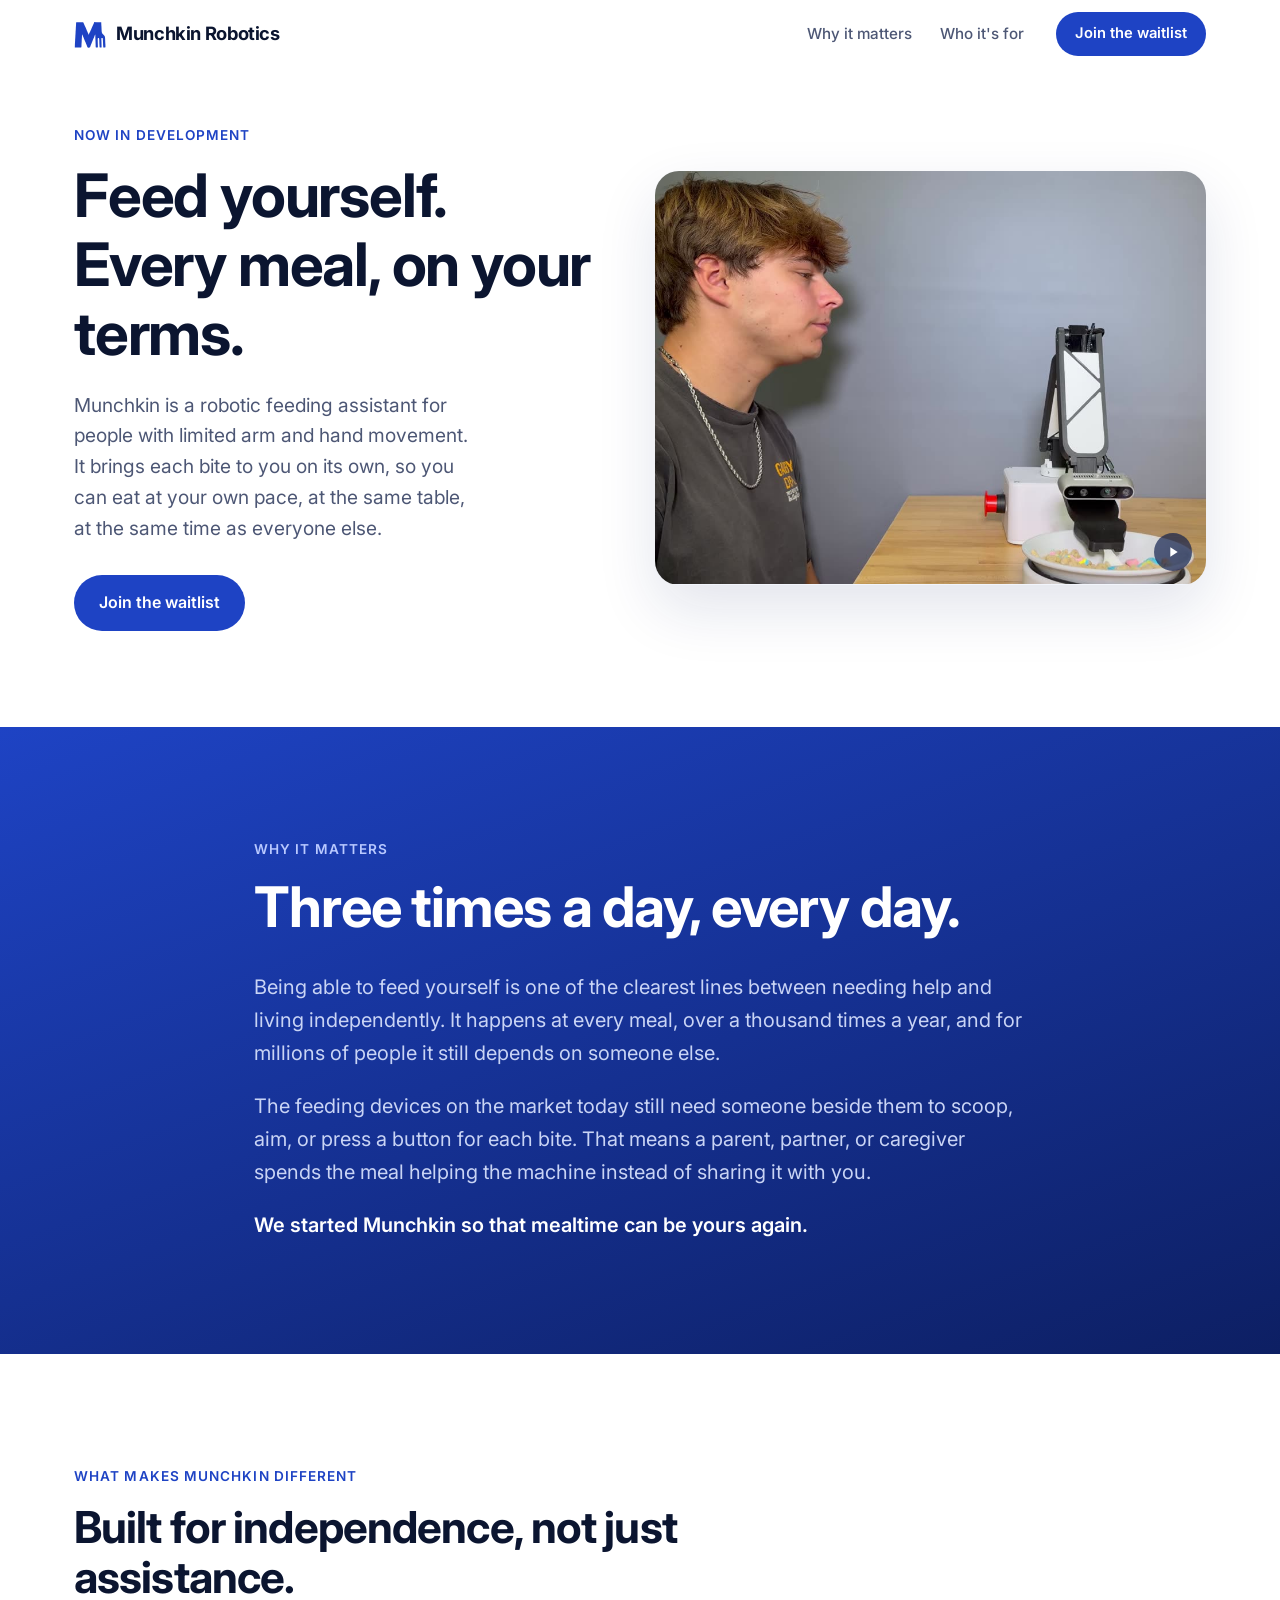
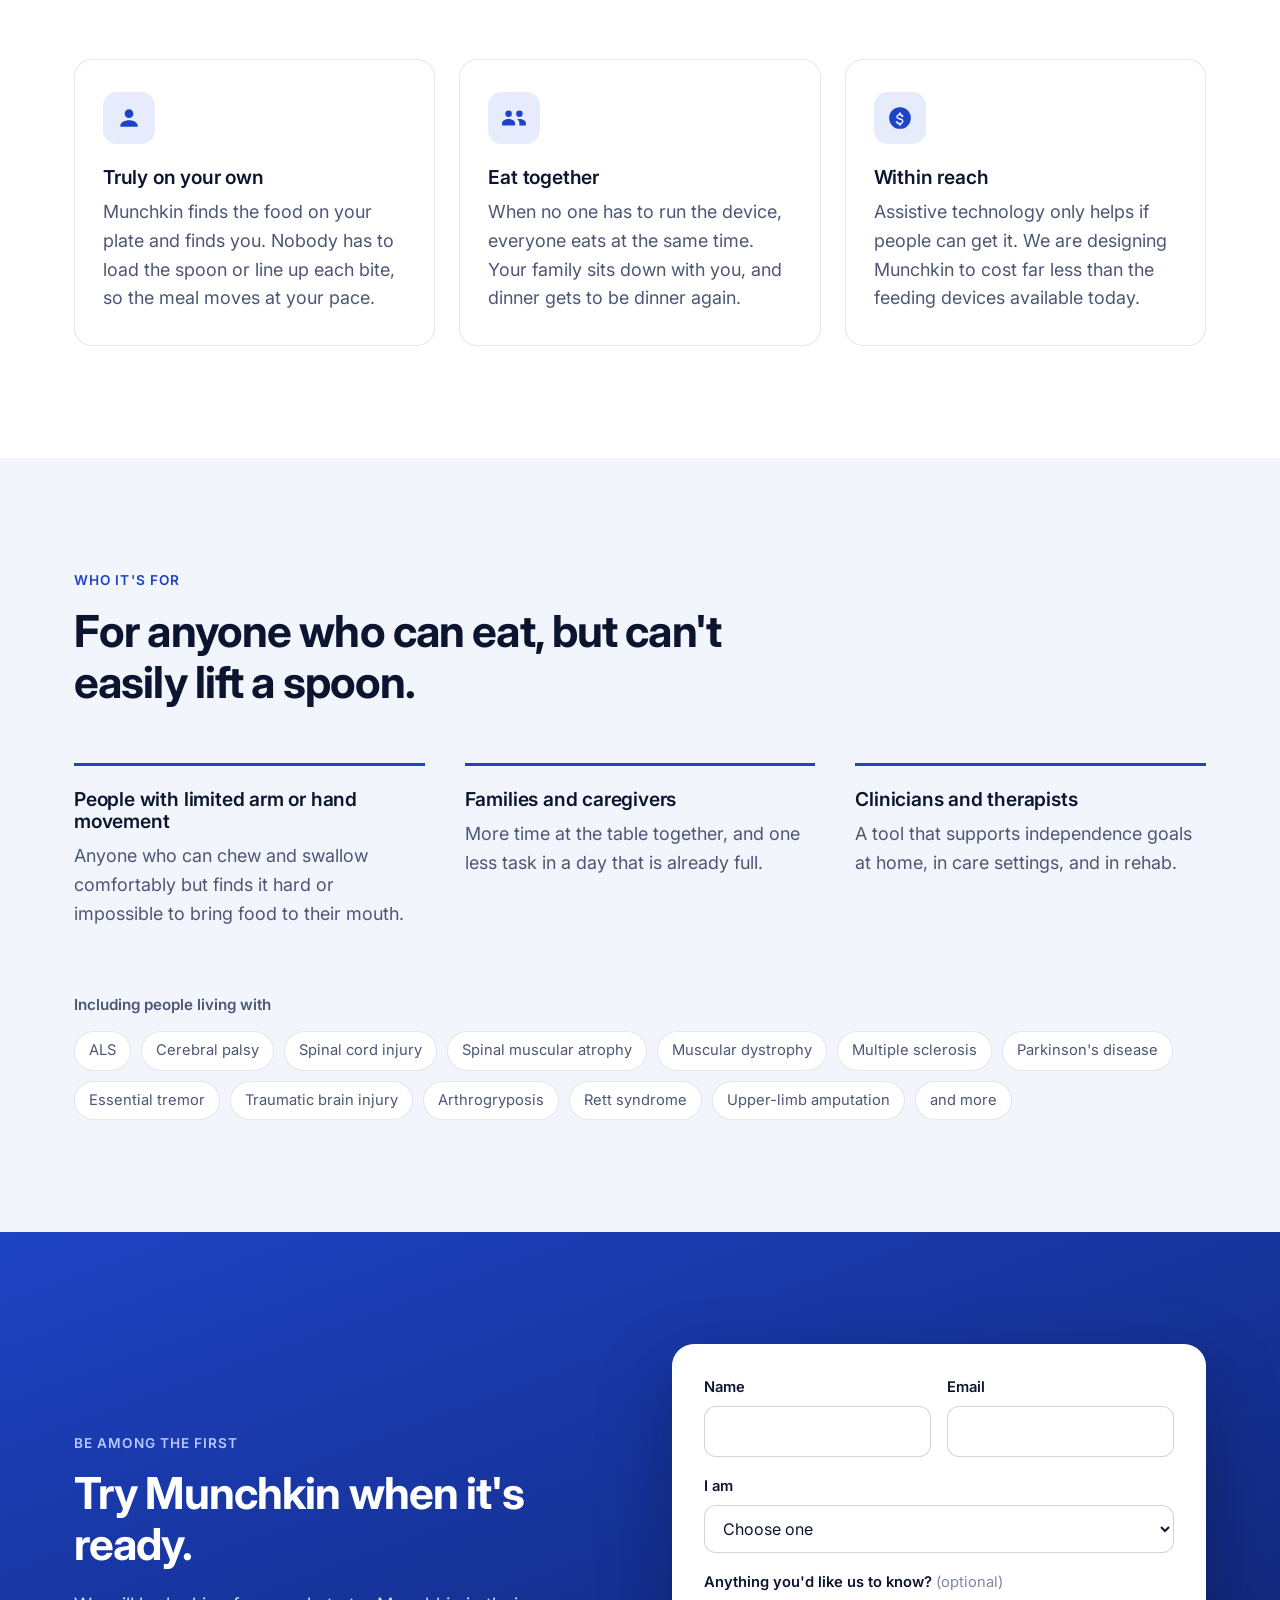
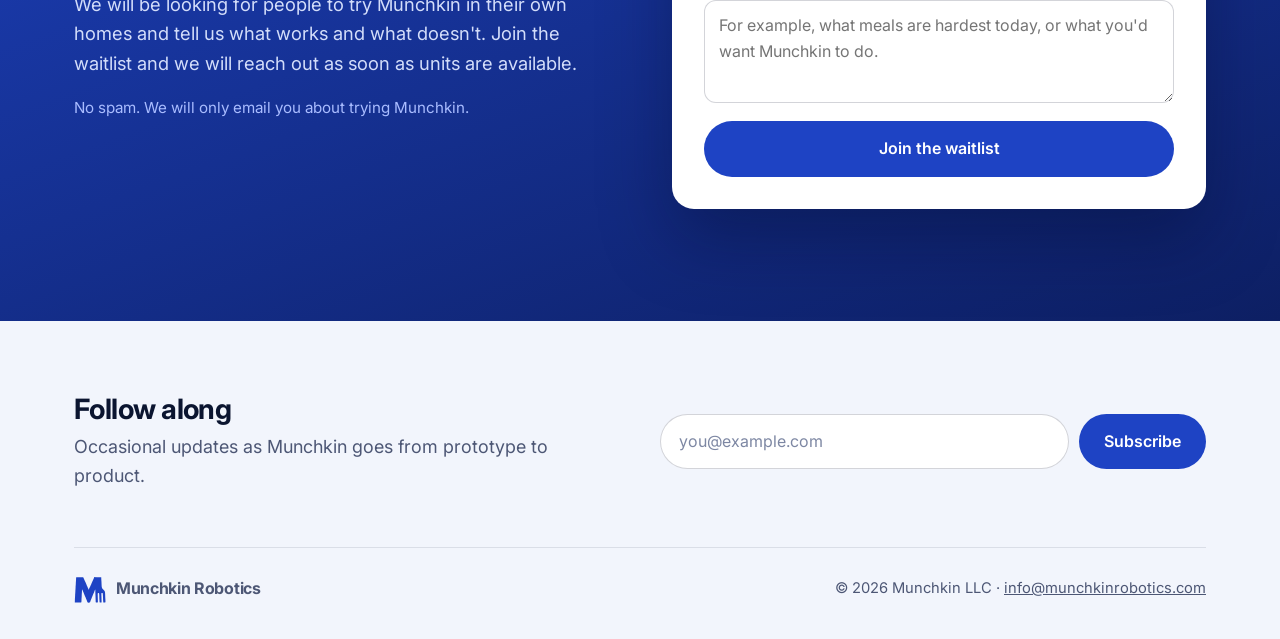
==== index.html @ 1c069652 "Light mode only; mobile layout: menu sheet, sticky waitlist bar, compact cards, inline newsletter Co" ====
<!DOCTYPE html>
<html lang="en">
<head>
  <meta charset="UTF-8" />
  <meta name="viewport" content="width=device-width, initial-scale=1.0" />
  <title>Munchkin Robotics — Feed yourself, every meal</title>
  <meta name="description" content="Munchkin is a robotic feeding assistant that lets people with limited arm and hand movement feed themselves, at the same table and the same time as everyone else. Join the waitlist." />
  <link rel="canonical" href="https://munchkinrobotics.com/" />
  <meta name="theme-color" content="#ffffff" />
  <meta name="color-scheme" content="light only" />

  <meta property="og:type" content="website" />
  <meta property="og:site_name" content="Munchkin Robotics" />
  <meta property="og:title" content="Munchkin — Feed yourself, every meal" />
  <meta property="og:description" content="A robotic feeding assistant that lets people with limited arm and hand movement eat on their own, alongside their family." />
  <meta property="og:url" content="https://munchkinrobotics.com/" />
  <meta property="og:image" content="https://munchkinrobotics.com/media/demo-poster.jpg" />
  <meta name="twitter:card" content="summary_large_image" />

  <link rel="icon" type="image/svg+xml" href="favicon-blue.svg" />
  <link rel="preconnect" href="https://fonts.googleapis.com" />
  <link rel="preconnect" href="https://fonts.gstatic.com" crossorigin />
  <link href="https://fonts.googleapis.com/css2?family=Inter:wght@400;500;600;700&display=swap" rel="stylesheet" />
  <link rel="stylesheet" href="styles.css" />

  <script type="application/ld+json">
  {
    "@context": "https://schema.org",
    "@type": "Organization",
    "name": "Munchkin Robotics",
    "url": "https://munchkinrobotics.com/",
    "logo": "https://munchkinrobotics.com/favicon-blue.svg",
    "email": "info@munchkinrobotics.com",
    "description": "Munchkin Robotics is building an affordable robotic feeding assistant for people with limited arm and hand movement."
  }
  </script>
</head>
<body>
  <a class="skip" href="#main">Skip to content</a>

  <header class="nav" id="nav">
    <div class="wrap nav-inner">
      <a href="#top" class="brand" aria-label="Munchkin Robotics, home">
        <span class="brand-mark" aria-hidden="true"></span>
        <span class="brand-name">Munchkin Robotics</span>
      </a>
      <nav class="nav-links" aria-label="Main">
        <a href="#why">Why it matters</a>
        <a href="#who">Who it's for</a>
      </nav>
      <a href="#waitlist" class="btn btn-primary btn-sm nav-cta">Join the waitlist</a>
      <button class="menu-btn" id="menuBtn" type="button" aria-label="Open menu" aria-expanded="false" aria-controls="mobileMenu">
        <span></span><span></span>
      </button>
    </div>
  </header>
  <div class="mobile-menu" id="mobileMenu" hidden>
    <nav class="wrap" aria-label="Mobile">
      <a href="#why">Why it matters</a>
      <a href="#different">What makes it different</a>
      <a href="#who">Who it's for</a>
      <a href="#waitlist" class="btn btn-primary btn-block">Join the waitlist</a>
    </nav>
  </div>

  <main id="main">

    <!-- HERO -->
    <section class="hero" id="top">
      <div class="wrap hero-grid">
        <div class="hero-copy">
          <p class="eyebrow">Now in development</p>
          <h1>Feed yourself.<br />Every meal, on your terms.</h1>
          <p class="lede">Munchkin is a robotic feeding assistant for people with limited arm and hand movement. It brings each bite to you on its own, so you can eat at your own pace, at the same table, at the same time as everyone else.</p>
          <div class="hero-actions">
            <a href="#waitlist" class="btn btn-primary">Join the waitlist</a>
          </div>
        </div>
        <div class="hero-media">
          <video id="heroVideo" src="media/hero-loop.mp4" poster="media/hero-poster.jpg" muted loop playsinline preload="metadata" aria-label="Munchkin picking up a spoonful of cereal and bringing it to a person's mouth"></video>
          <button class="video-toggle" id="heroToggle" type="button" aria-label="Pause video">
            <svg class="i-pause" width="16" height="16" viewBox="0 0 24 24" aria-hidden="true"><path d="M6 5h4v14H6zM14 5h4v14h-4z" fill="currentColor"/></svg>
            <svg class="i-play" width="16" height="16" viewBox="0 0 24 24" aria-hidden="true"><path d="M8 5v14l11-7z" fill="currentColor"/></svg>
          </button>
        </div>
      </div>
    </section>

    <!-- WHY -->
    <section class="why" id="why">
      <div class="wrap why-inner">
        <p class="eyebrow eyebrow-light">Why it matters</p>
        <h2>Three times a day, every day.</h2>
        <p class="why-lede">Being able to feed yourself is one of the clearest lines between needing help and living independently. It happens at every meal, over a thousand times a year, and for millions of people it still depends on someone else.</p>
        <p class="why-lede">The feeding devices on the market today still need someone beside them to scoop, aim, or press a button for each bite. That means a parent, partner, or caregiver spends the meal helping the machine instead of sharing it with you.</p>
        <p class="why-lede strong">We started Munchkin so that mealtime can be yours again.</p>
      </div>
    </section>

    <!-- DIFFERENT -->
    <section class="section" id="different">
      <div class="wrap">
        <div class="section-head">
          <p class="eyebrow">What makes Munchkin different</p>
          <h2>Built for independence, not just assistance.</h2>
        </div>
        <div class="cards">
          <article class="card">
            <div class="card-icon" aria-hidden="true">
              <svg viewBox="0 0 24 24" width="26" height="26"><path d="M12 12a4 4 0 1 0 0-8 4 4 0 0 0 0 8zm0 2c-4 0-8 2-8 5v1h16v-1c0-3-4-5-8-5z" fill="currentColor"/></svg>
            </div>
            <h3>Truly on your own</h3>
            <p>Munchkin finds the food on your plate and finds you. Nobody has to load the spoon or line up each bite, so the meal moves at your pace.</p>
          </article>
          <article class="card">
            <div class="card-icon" aria-hidden="true">
              <svg viewBox="0 0 24 24" width="26" height="26"><path d="M7 11a3 3 0 1 0 0-6 3 3 0 0 0 0 6zm10 0a3 3 0 1 0 0-6 3 3 0 0 0 0 6zM7 13c-3 0-6 1.5-6 4v2h12v-2c0-2.5-3-4-6-4zm10 0c-.7 0-1.4.1-2 .2 1.2.9 2 2.1 2 3.8v2h6v-2c0-2.5-3-4-6-4z" fill="currentColor"/></svg>
            </div>
            <h3>Eat together</h3>
            <p>When no one has to run the device, everyone eats at the same time. Your family sits down with you, and dinner gets to be dinner again.</p>
          </article>
          <article class="card">
            <div class="card-icon" aria-hidden="true">
              <svg viewBox="0 0 24 24" width="26" height="26"><path d="M12 2a10 10 0 1 0 0 20 10 10 0 0 0 0-20zm1 15.9V19h-2v-1.1c-1.6-.3-2.9-1.3-3-3h1.9c.1.9.8 1.5 2.1 1.5 1.4 0 1.8-.7 1.8-1.2 0-.6-.3-1.2-2-1.6-1.9-.5-3.2-1.2-3.2-2.8 0-1.3 1.1-2.2 2.4-2.5V7h2v1.3c1.4.4 2.2 1.4 2.3 2.7h-1.9c-.1-.8-.6-1.3-1.7-1.3-1.1 0-1.7.5-1.7 1.1 0 .6.5.9 2 1.3 1.6.4 3.2 1.1 3.2 3 0 1.4-1 2.3-2.2 2.6z" fill="currentColor"/></svg>
            </div>
            <h3>Within reach</h3>
            <p>Assistive technology only helps if people can get it. We are designing Munchkin to cost far less than the feeding devices available today.</p>
          </article>
        </div>
      </div>
    </section>


    <!-- WHO -->
    <section class="section section-soft" id="who">
      <div class="wrap">
        <div class="section-head">
          <p class="eyebrow">Who it's for</p>
          <h2>For anyone who can eat, but can't easily lift a spoon.</h2>
        </div>
        <div class="who-grid">
          <div class="who-item">
            <h3>People with limited arm or hand movement</h3>
            <p>Anyone who can chew and swallow comfortably but finds it hard or impossible to bring food to their mouth.</p>
          </div>
          <div class="who-item">
            <h3>Families and caregivers</h3>
            <p>More time at the table together, and one less task in a day that is already full.</p>
          </div>
          <div class="who-item">
            <h3>Clinicians and therapists</h3>
            <p>A tool that supports independence goals at home, in care settings, and in rehab.</p>
          </div>
        </div>
        <p class="conditions-label">Including people living with</p>
        <ul class="conditions">
          <li>ALS</li>
          <li>Cerebral palsy</li>
          <li>Spinal cord injury</li>
          <li>Spinal muscular atrophy</li>
          <li>Muscular dystrophy</li>
          <li>Multiple sclerosis</li>
          <li>Parkinson's disease</li>
          <li>Essential tremor</li>
          <li>Traumatic brain injury</li>
          <li>Arthrogryposis</li>
          <li>Rett syndrome</li>
          <li>Upper-limb amputation</li>
          <li>and more</li>
        </ul>
      </div>
    </section>


    <!-- WAITLIST -->
    <section class="waitlist" id="waitlist">
      <div class="wrap waitlist-grid">
        <div class="waitlist-copy">
          <p class="eyebrow eyebrow-light">Be among the first</p>
          <h2>Try Munchkin when it's ready.</h2>
          <p>We will be looking for people to try Munchkin in their own homes and tell us what works and what doesn't. Join the waitlist and we will reach out as soon as units are available.</p>
          <p class="small">No spam. We will only email you about trying Munchkin.</p>
        </div>
        <form class="form form-card js-form" action="https://formspree.io/f/xbdbvdow" method="POST" data-success="You're on the list. We'll be in touch as soon as Munchkin is ready to try.">
          <input type="hidden" name="form" value="Waitlist" />
          <input type="hidden" name="_subject" value="Munchkin waitlist signup" />
          <input type="text" name="_gotcha" class="hp" tabindex="-1" autocomplete="off" aria-hidden="true" />
          <div class="field-row">
            <div class="field">
              <label for="wl-name">Name</label>
              <input id="wl-name" name="name" type="text" autocomplete="name" required />
            </div>
            <div class="field">
              <label for="wl-email">Email</label>
              <input id="wl-email" name="email" type="email" autocomplete="email" required />
            </div>
          </div>
          <div class="field">
            <label for="wl-role">I am</label>
            <select id="wl-role" name="role" required>
              <option value="" disabled selected>Choose one</option>
              <option>Someone who would use Munchkin</option>
              <option>A family member or caregiver</option>
              <option>A clinician or therapist</option>
              <option>Other</option>
            </select>
          </div>
          <div class="field">
            <label for="wl-note">Anything you'd like us to know? <span class="optional">(optional)</span></label>
            <textarea id="wl-note" name="note" rows="3" placeholder="For example, what meals are hardest today, or what you'd want Munchkin to do."></textarea>
          </div>
          <button type="submit" class="btn btn-primary btn-block">Join the waitlist</button>
          <p class="form-error" role="alert" hidden>Something went wrong. Please try again, or email us at <a href="mailto:info@munchkinrobotics.com">info@munchkinrobotics.com</a>.</p>
        </form>
      </div>
    </section>


  </main>

  <!-- NEWSLETTER + FOOTER -->
  <footer class="footer">
    <div class="wrap">
      <div class="newsletter">
        <div>
          <h2>Follow along</h2>
          <p>Occasional updates as Munchkin goes from prototype to product.</p>
        </div>
        <form class="newsletter-form js-form" action="https://formspree.io/f/xbdbvdow" method="POST" data-success="You're subscribed. Thanks for following along.">
          <input type="hidden" name="form" value="Newsletter" />
          <input type="hidden" name="_subject" value="Munchkin newsletter signup" />
          <input type="text" name="_gotcha" class="hp" tabindex="-1" autocomplete="off" aria-hidden="true" />
          <label for="nl-email" class="sr-only">Email address</label>
          <input id="nl-email" name="email" type="email" autocomplete="email" placeholder="you@example.com" required />
          <button type="submit" class="btn btn-primary">Subscribe</button>
          <p class="form-error" role="alert" hidden>Something went wrong. Please try again.</p>
        </form>
      </div>
      <div class="footer-bottom">
        <a href="#top" class="brand brand-footer" aria-label="Back to top">
          <span class="brand-mark" aria-hidden="true"></span>
          <span class="brand-name">Munchkin Robotics</span>
        </a>
        <p>&copy; 2026 Munchkin LLC &middot; <a href="mailto:info@munchkinrobotics.com">info@munchkinrobotics.com</a></p>
      </div>
    </div>
  </footer>

  <div class="sticky-cta" id="stickyCta" aria-hidden="true">
    <a href="#waitlist" class="btn btn-primary btn-block" tabindex="-1">Join the waitlist</a>
  </div>

  <script src="script.js"></script>
</body>
</html>
---- styles.css ----
/* Munchkin Robotics — single stylesheet */

:root {
  --bg: #ffffff;
  --bg-soft: #f2f5fc;
  --bg-raised: #ffffff;
  --ink: #0b1530;
  --ink-dim: #4d5775;
  --ink-faint: #7d87a3;
  --blue: #1e43c4;
  --blue-hover: #18379f;
  --btn: #1e43c4;
  --btn-hover: #18379f;
  --blue-deep: #0d1f63;
  --blue-deeper: #091749;
  --blue-pale: #e6ecfb;
  --line: rgba(11, 21, 48, .10);
  --line-strong: rgba(11, 21, 48, .18);
  --shadow: 0 24px 60px rgba(13, 31, 99, .12);
  --radius: 18px;
  --wrap: 1180px;
  color-scheme: light;
}


*, *::before, *::after { box-sizing: border-box; }
html { scroll-behavior: smooth; scroll-padding-top: 80px; }
@media (prefers-reduced-motion: reduce) { html { scroll-behavior: auto; } }

body {
  margin: 0;
  background: var(--bg);
  color: var(--ink);
  font-family: Inter, system-ui, -apple-system, "Segoe UI", Roboto, sans-serif;
  font-size: 18px;
  line-height: 1.6;
  -webkit-font-smoothing: antialiased;
}

img, video { display: block; max-width: 100%; }
a { color: var(--blue); }
h1, h2, h3 { margin: 0; line-height: 1.15; letter-spacing: -0.02em; }
h1 { font-size: clamp(2.4rem, 5vw, 3.75rem); font-weight: 700; }
h2 { font-size: clamp(1.9rem, 3.6vw, 2.75rem); font-weight: 700; }
h3 { font-size: 1.2rem; font-weight: 600; letter-spacing: -0.01em; }
p { margin: 0; }

.wrap { max-width: var(--wrap); margin: 0 auto; padding: 0 24px; }
@media (max-width: 600px) { .wrap { padding: 0 16px; } }

.sr-only, .hp {
  position: absolute !important; width: 1px; height: 1px;
  overflow: hidden; clip: rect(0 0 0 0); white-space: nowrap;
}

.skip {
  position: absolute; left: 16px; top: -60px; z-index: 100;
  background: var(--btn); color: #fff; padding: 10px 16px; border-radius: 8px;
}
.skip:focus { top: 12px; }

:focus-visible { outline: 3px solid var(--blue); outline-offset: 3px; border-radius: 6px; }

.eyebrow {
  font-size: .85rem; font-weight: 600; letter-spacing: .08em;
  text-transform: uppercase; color: var(--blue); margin-bottom: 14px;
}
.eyebrow-light { color: #b9c9ff; }

/* Buttons */
.btn {
  display: inline-flex; align-items: center; justify-content: center; gap: 8px;
  padding: 14px 24px; border-radius: 999px; border: 1.5px solid transparent;
  font: inherit; font-size: 1rem; font-weight: 600; text-decoration: none;
  cursor: pointer; transition: background .15s, color .15s, border-color .15s, transform .15s;
}
.btn:active { transform: translateY(1px); }
.btn-primary { background: var(--btn); color: #fff; }
.btn-primary:hover { background: var(--btn-hover); }
.btn-sm { padding: 9px 18px; font-size: .92rem; }
.btn-block { width: 100%; }
.btn[disabled] { opacity: .6; cursor: progress; }

/* Nav */
.nav {
  position: sticky; top: 0; z-index: 50;
  background: color-mix(in srgb, var(--bg) 85%, transparent);
  backdrop-filter: saturate(160%) blur(12px);
  -webkit-backdrop-filter: saturate(160%) blur(12px);
  border-bottom: 1px solid transparent;
  transition: border-color .2s;
}
.nav.scrolled { border-bottom-color: var(--line); }
.nav-inner { display: flex; align-items: center; gap: 32px; height: 68px; }
.nav-links { display: flex; gap: 28px; margin-left: auto; }
.nav-links a { color: var(--ink-dim); text-decoration: none; font-size: .95rem; font-weight: 500; }
.nav-links a:hover { color: var(--ink); }
@media (max-width: 860px) { .nav-links { display: none; } .nav-inner .btn { margin-left: auto; } }

.brand { display: inline-flex; align-items: center; gap: 10px; color: var(--ink); text-decoration: none; }
.brand-mark {
  width: 32px; height: 27px; background: var(--blue);
  -webkit-mask: url(logo.svg) center / contain no-repeat;
  mask: url(logo.svg) center / contain no-repeat;
}
.brand-name { font-weight: 700; font-size: 1.15rem; letter-spacing: -0.02em; }

/* Hero */
.hero { padding: 56px 0 96px; }
.hero-grid { display: grid; grid-template-columns: 1fr 1.05fr; gap: 56px; align-items: center; }
.hero-copy h1 { margin-bottom: 22px; }
.lede { font-size: 1.2rem; color: var(--ink-dim); max-width: 34ch; }
.hero-actions { display: flex; flex-wrap: wrap; gap: 12px; margin-top: 32px; }
.hero-media {
  position: relative; border-radius: 24px; overflow: hidden;
  box-shadow: var(--shadow); aspect-ratio: 4 / 3; background: var(--bg-soft);
}
.hero-media video { width: 100%; height: 100%; object-fit: cover; }
.video-toggle {
  position: absolute; right: 14px; bottom: 14px;
  width: 38px; height: 38px; border-radius: 50%; border: 0;
  display: grid; place-items: center; cursor: pointer;
  background: rgba(9, 23, 73, .65); color: #fff;
}
.video-toggle:hover { background: rgba(9, 23, 73, .85); }
.video-toggle .i-play { display: none; }
.video-toggle.paused .i-play { display: block; }
.video-toggle.paused .i-pause { display: none; }

@media (max-width: 900px) {
  .hero { padding: 32px 0 72px; }
  .hero-grid { grid-template-columns: 1fr; gap: 36px; }
  .lede { max-width: none; }
}

/* Why band */
.why {
  background: linear-gradient(160deg, var(--btn), var(--blue-deep));
  color: #fff; padding: 112px 0;
}
.why-inner { max-width: 820px; }
.why h2 { font-size: clamp(2.2rem, 4.6vw, 3.5rem); margin-bottom: 32px; }
.why-lede { font-size: 1.25rem; line-height: 1.65; color: #c9d4f5; margin-bottom: 20px; }
.why-lede.strong { color: #fff; font-weight: 600; margin-bottom: 0; }
@media (max-width: 600px) { .why { padding: 80px 0; } .why-lede { font-size: 1.1rem; } }

/* Sections */
.section { padding: 112px 0; }
.section-soft { background: var(--bg-soft); }
.section-head { max-width: 720px; margin-bottom: 56px; }
.section-head.center { margin-left: auto; margin-right: auto; text-align: center; }
.section-sub { color: var(--ink-dim); margin-top: 16px; font-size: 1.1rem; }
@media (max-width: 600px) { .section { padding: 80px 0; } .section-head { margin-bottom: 40px; } }

/* Cards */
.cards { display: grid; grid-template-columns: repeat(3, 1fr); gap: 24px; }
.card {
  background: var(--bg-raised); border: 1px solid var(--line);
  border-radius: var(--radius); padding: 32px 28px;
}
.card-icon {
  width: 52px; height: 52px; border-radius: 14px; display: grid; place-items: center;
  background: var(--blue-pale); color: var(--blue); margin-bottom: 22px;
}
.card h3 { margin-bottom: 10px; }
.card p { color: var(--ink-dim); }
@media (max-width: 900px) { .cards { grid-template-columns: 1fr; } }

/* Who */
.who-grid { display: grid; grid-template-columns: repeat(3, 1fr); gap: 40px; }
.who-item { border-top: 3px solid var(--blue); padding-top: 22px; }
.who-item h3 { margin-bottom: 10px; }
.who-item p { color: var(--ink-dim); }
.conditions-label { margin-top: 64px; margin-bottom: 14px; font-size: .95rem; font-weight: 600; color: var(--ink-dim); }
.conditions { list-style: none; margin: 0; padding: 0; display: flex; flex-wrap: wrap; gap: 10px; }
.conditions li {
  padding: 7px 14px; border-radius: 999px; font-size: .92rem;
  background: var(--bg-raised); border: 1px solid var(--line); color: var(--ink-dim);
}
@media (max-width: 900px) { .who-grid { grid-template-columns: 1fr; gap: 32px; } }

/* Waitlist */
.waitlist {
  background: linear-gradient(160deg, var(--btn), var(--blue-deep));
  color: #fff; padding: 112px 0;
}
.waitlist-grid { display: grid; grid-template-columns: 1fr 1fr; gap: 64px; align-items: center; }
.waitlist-copy h2 { margin-bottom: 20px; }
.waitlist-copy p:not(.eyebrow) { color: #d3ddfa; font-size: 1.15rem; }
.waitlist-copy p.small { font-size: .95rem; color: #a9bcff; margin-top: 18px; }
.form-card {
  background: var(--bg-raised); color: var(--ink);
  border-radius: 22px; padding: 32px; box-shadow: 0 30px 70px rgba(4, 10, 40, .35);
}
@media (max-width: 900px) { .waitlist-grid { grid-template-columns: 1fr; gap: 40px; } }
@media (max-width: 600px) { .waitlist { padding: 80px 0; } .form-card { padding: 24px 20px; } }

/* Forms */
.form { display: grid; gap: 18px; }
.field-row { display: grid; grid-template-columns: 1fr 1fr; gap: 16px; }
@media (max-width: 600px) { .field-row { grid-template-columns: 1fr; } }
.field { display: grid; gap: 6px; }
.field label { font-size: .92rem; font-weight: 600; }
.optional { font-weight: 400; color: var(--ink-faint); }
.form input:not(.hp), .form select, .form textarea {
  width: 100%; font: inherit; font-size: 1rem; color: var(--ink);
  background: var(--bg); border: 1.5px solid var(--line-strong); border-radius: 12px;
  padding: 12px 14px; transition: border-color .15s, box-shadow .15s;
}
.form textarea { resize: vertical; min-height: 96px; }
.form input:focus, .form select:focus, .form textarea:focus {
  outline: none; border-color: var(--blue); box-shadow: 0 0 0 4px var(--blue-pale);
}
.form .btn { justify-self: start; }
.form .btn-block { justify-self: stretch; }
.form-error { color: #d23b3b; font-size: .95rem; }
.form-success { text-align: center; padding: 24px 8px; }
.form-success svg { color: var(--blue); margin: 0 auto 14px; }
.form-success p { font-size: 1.1rem; font-weight: 500; }

/* Footer */
.footer { background: var(--bg-soft); color: var(--ink-dim); padding: 72px 0 36px; }
.newsletter {
  display: grid; grid-template-columns: 1fr 1fr; gap: 40px; align-items: center;
  padding-bottom: 56px; border-bottom: 1px solid var(--line);
}
.newsletter h2 { color: var(--ink); font-size: 1.75rem; margin-bottom: 8px; }
.newsletter-form { display: flex; flex-wrap: wrap; gap: 10px; }
.newsletter-form input[type="email"] {
  flex: 1 1 220px; font: inherit; font-size: 1rem; padding: 13px 18px; border-radius: 999px;
  border: 1.5px solid var(--line-strong); background: var(--bg); color: var(--ink);
}
.newsletter-form input::placeholder { color: var(--ink-faint); }
.newsletter-form input:focus { outline: none; border-color: var(--blue); box-shadow: 0 0 0 4px var(--blue-pale); }
.newsletter-form .form-error { flex-basis: 100%; color: #d23b3b; }
.newsletter-form .form-success { padding: 0; text-align: left; }
.newsletter-form .form-success p { color: var(--ink); }
.newsletter-form .form-success svg { display: none; }
.footer-bottom {
  display: flex; flex-wrap: wrap; justify-content: space-between; align-items: center;
  gap: 16px; padding-top: 28px; font-size: .92rem;
}
.footer-bottom a { color: var(--ink-dim); }
.brand-footer { color: var(--ink); }
.brand-footer .brand-name { font-size: 1rem; }
@media (max-width: 760px) { .newsletter { grid-template-columns: minmax(0, 1fr); gap: 24px; } }

/* Mobile menu + sticky CTA (hidden on desktop) */
.menu-btn, .mobile-menu, .sticky-cta { display: none; }

@media (max-width: 860px) {
  .nav-cta { display: none; }
  .nav-inner { height: 60px; gap: 12px; }
  .brand-name { white-space: nowrap; font-size: 1.05rem; }
  .brand-mark { width: 28px; height: 24px; }

  .menu-btn {
    display: grid; place-content: center; gap: 6px; margin-left: auto;
    width: 44px; height: 44px; margin-right: -8px;
    background: none; border: 0; cursor: pointer; color: var(--ink);
  }
  .menu-btn span {
    display: block; width: 22px; height: 2px; border-radius: 2px; background: currentColor;
    transition: transform .2s;
  }
  .menu-btn[aria-expanded="true"] span:first-child { transform: translateY(4px) rotate(45deg); }
  .menu-btn[aria-expanded="true"] span:last-child { transform: translateY(-4px) rotate(-45deg); }

  .mobile-menu:not([hidden]) {
    display: block; position: fixed; inset: 60px 0 0; z-index: 49;
    background: var(--bg); border-top: 1px solid var(--line);
    overflow-y: auto; animation: menu-in .18s ease-out;
  }
  .mobile-menu nav { display: grid; padding-top: 8px; padding-bottom: 32px; }
  .mobile-menu nav a:not(.btn) {
    color: var(--ink); text-decoration: none; font-size: 1.35rem; font-weight: 600;
    letter-spacing: -0.01em; padding: 18px 0; border-bottom: 1px solid var(--line);
  }
  .mobile-menu .btn { margin-top: 28px; padding: 16px 24px; }
  body.menu-open { overflow: hidden; }

  .sticky-cta {
    display: block; position: fixed; left: 0; right: 0; bottom: 0; z-index: 40;
    padding: 12px 16px calc(12px + env(safe-area-inset-bottom));
    background: color-mix(in srgb, var(--bg) 88%, transparent);
    backdrop-filter: blur(12px); -webkit-backdrop-filter: blur(12px);
    border-top: 1px solid var(--line);
    transform: translateY(110%); transition: transform .25s ease;
  }
  .sticky-cta.show { transform: none; }
  .sticky-cta .btn { padding: 15px 24px; }
}
@keyframes menu-in { from { opacity: 0; transform: translateY(-6px); } }
@media (prefers-reduced-motion: reduce) {
  .mobile-menu:not([hidden]) { animation: none; }
  .sticky-cta, .menu-btn span { transition: none; }
}

/* Phone layout */
@media (max-width: 600px) {
  body { font-size: 17px; }
  h1 { font-size: 2.3rem; line-height: 1.1; }
  h2 { font-size: 1.85rem; }
  .eyebrow { font-size: .78rem; margin-bottom: 10px; }

  .hero { padding: 20px 0 56px; }
  .hero-grid { gap: 28px; }
  .hero-copy h1 { margin-bottom: 16px; }
  .lede { font-size: 1.05rem; }
  .hero-actions { margin-top: 24px; }
  .hero-actions .btn { width: 100%; padding: 16px 24px; }
  .hero-media { border-radius: 18px; box-shadow: 0 16px 40px rgba(13, 31, 99, .14); }

  .why { padding: 64px 0; }
  .why h2 { font-size: 2.1rem; margin-bottom: 22px; }
  .why-lede { font-size: 1.05rem; margin-bottom: 16px; }

  .section { padding: 64px 0; }
  .section-head { margin-bottom: 28px; }

  /* Cards become a compact list: icon on the left */
  .cards { gap: 12px; }
  .card {
    display: grid; grid-template-columns: 44px 1fr; column-gap: 16px;
    padding: 20px 18px; border-radius: 16px;
  }
  .card-icon { width: 44px; height: 44px; border-radius: 12px; margin: 0; grid-row: span 2; }
  .card-icon svg { width: 22px; height: 22px; }
  .card h3 { font-size: 1.08rem; margin: 2px 0 4px; }
  .card p { font-size: .98rem; line-height: 1.55; }

  .who-grid { gap: 0; }
  .who-item { border-top: 0; border-left: 3px solid var(--blue); padding: 2px 0 2px 16px; margin-bottom: 22px; }
  .who-item h3 { font-size: 1.08rem; margin-bottom: 4px; }
  .who-item p { font-size: .98rem; line-height: 1.55; }
  .conditions-label { margin-top: 32px; }
  .conditions { gap: 8px; }
  .conditions li { font-size: .85rem; padding: 6px 12px; }

  .waitlist { padding: 64px 0 72px; }
  .waitlist-grid { gap: 28px; }
  .waitlist-copy p:not(.eyebrow) { font-size: 1.05rem; }
  .form-card { padding: 22px 18px; border-radius: 18px; }
  .form { gap: 14px; }
  .form-card .btn { padding: 16px 24px; }

  .footer { padding: 56px 0 calc(100px + env(safe-area-inset-bottom)); }
  .newsletter { padding-bottom: 40px; }
  .newsletter h2 { font-size: 1.5rem; }
  /* Email + button share one pill */
  .newsletter-form { flex-wrap: nowrap; position: relative; }
  .newsletter-form input[type="email"] { flex: 1 1 auto; min-width: 0; padding-right: 128px; }
  .newsletter-form .btn { position: absolute; right: 5px; top: 5px; bottom: 5px; padding: 0 18px; }
  .newsletter-form .form-error { position: absolute; top: 100%; margin-top: 8px; }
  .footer-bottom { flex-direction: column; align-items: flex-start; gap: 10px; }
}
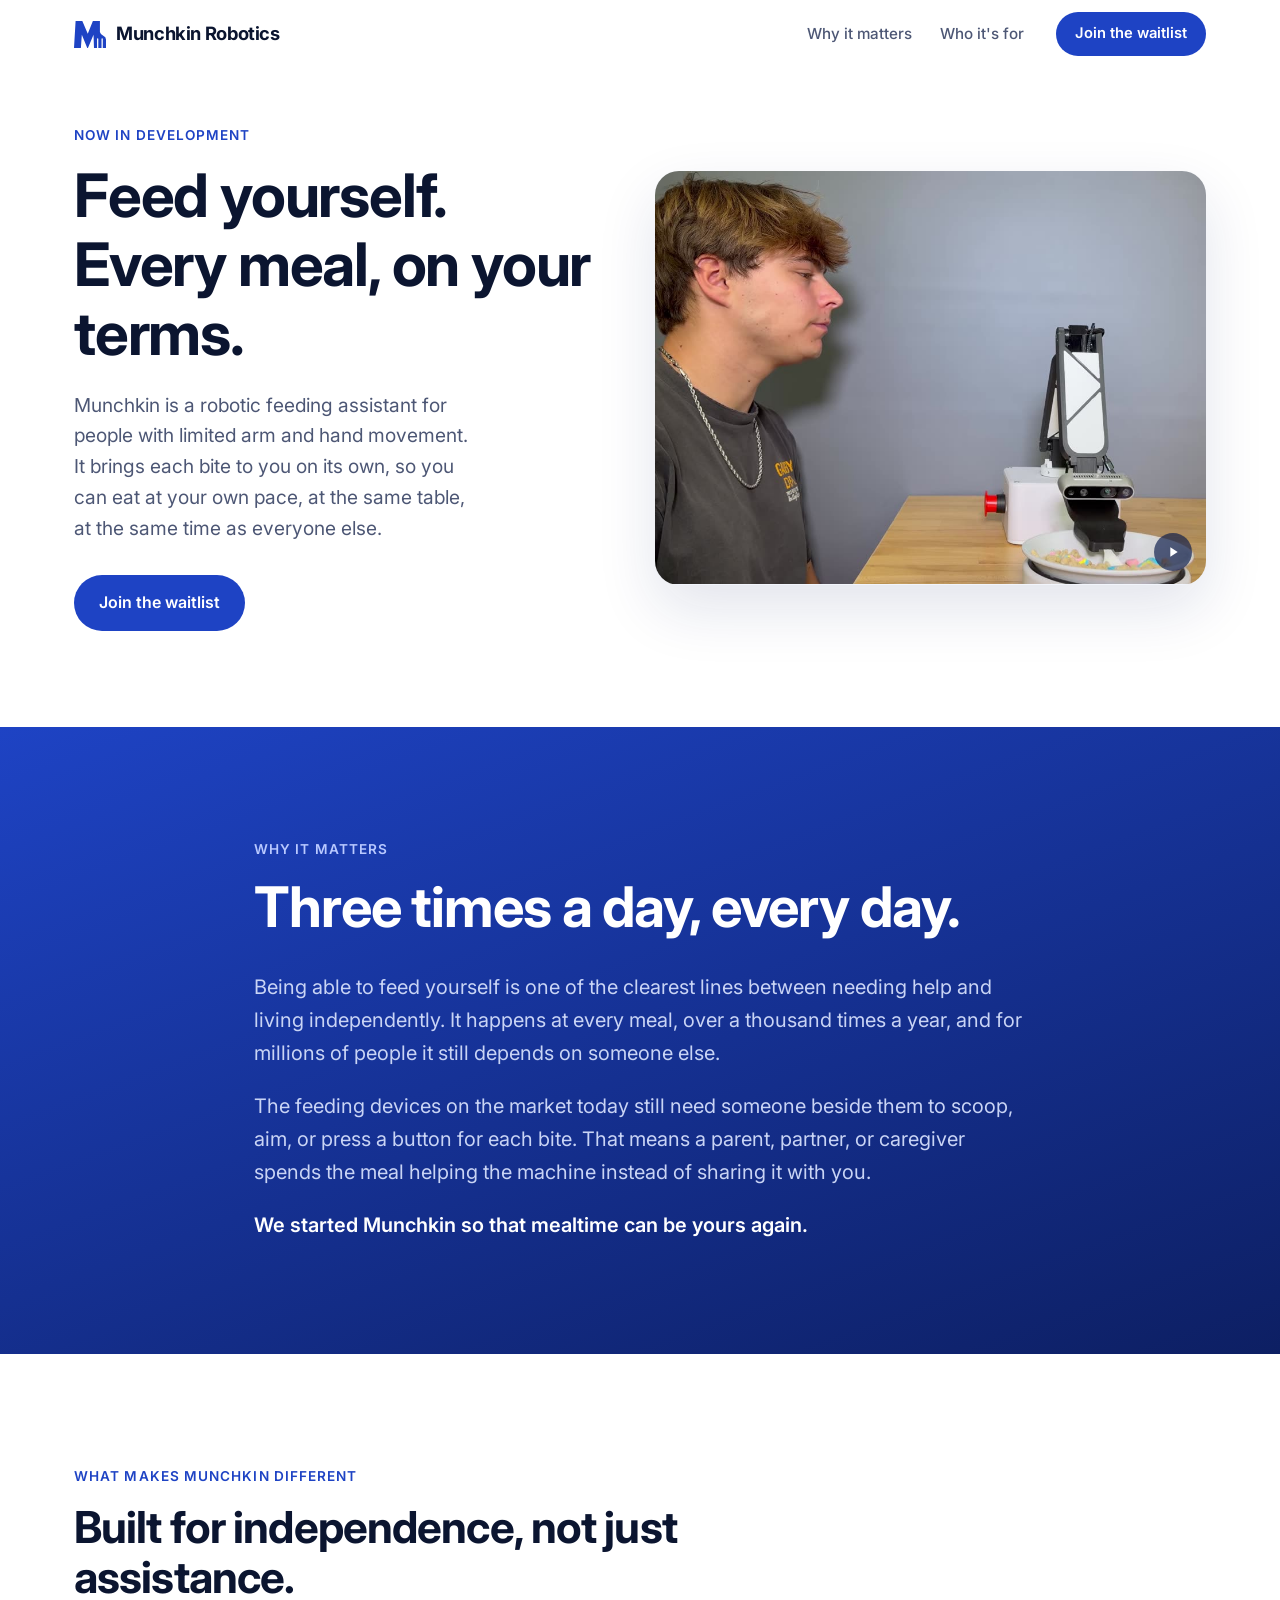
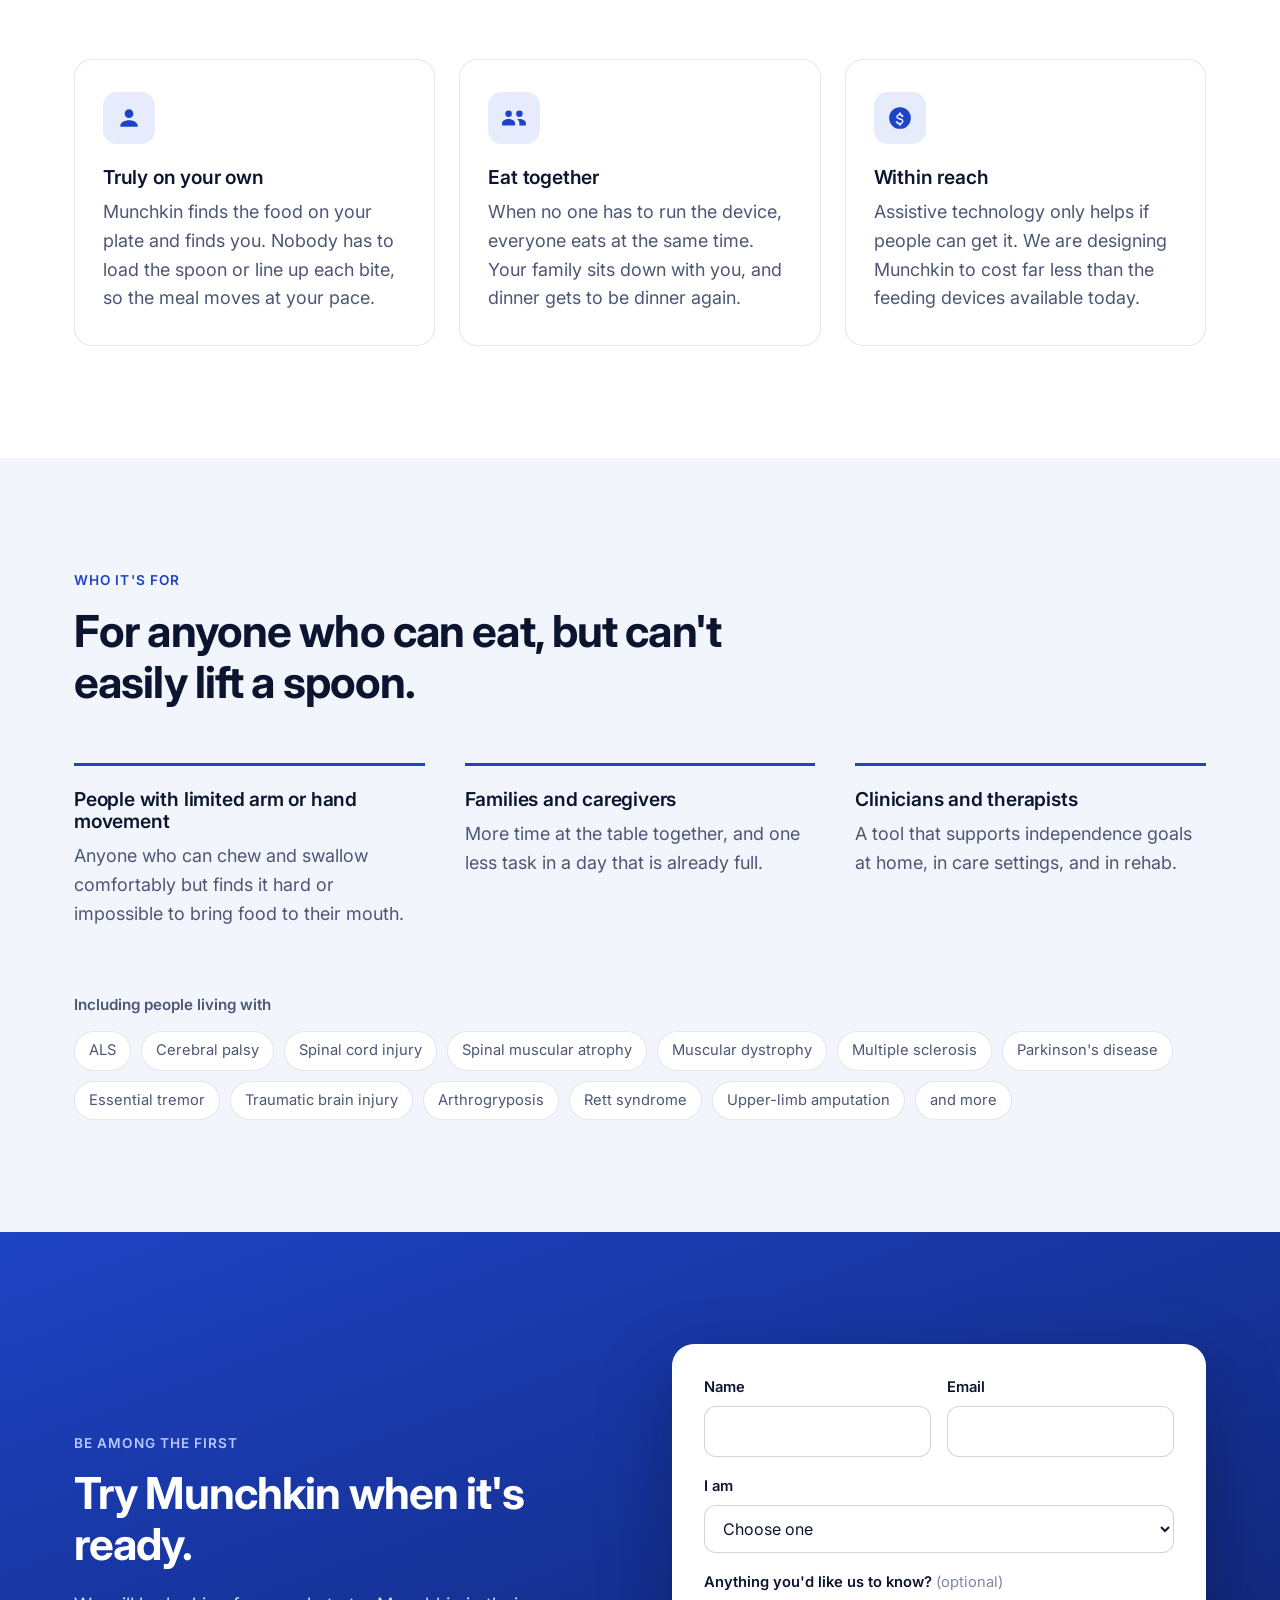
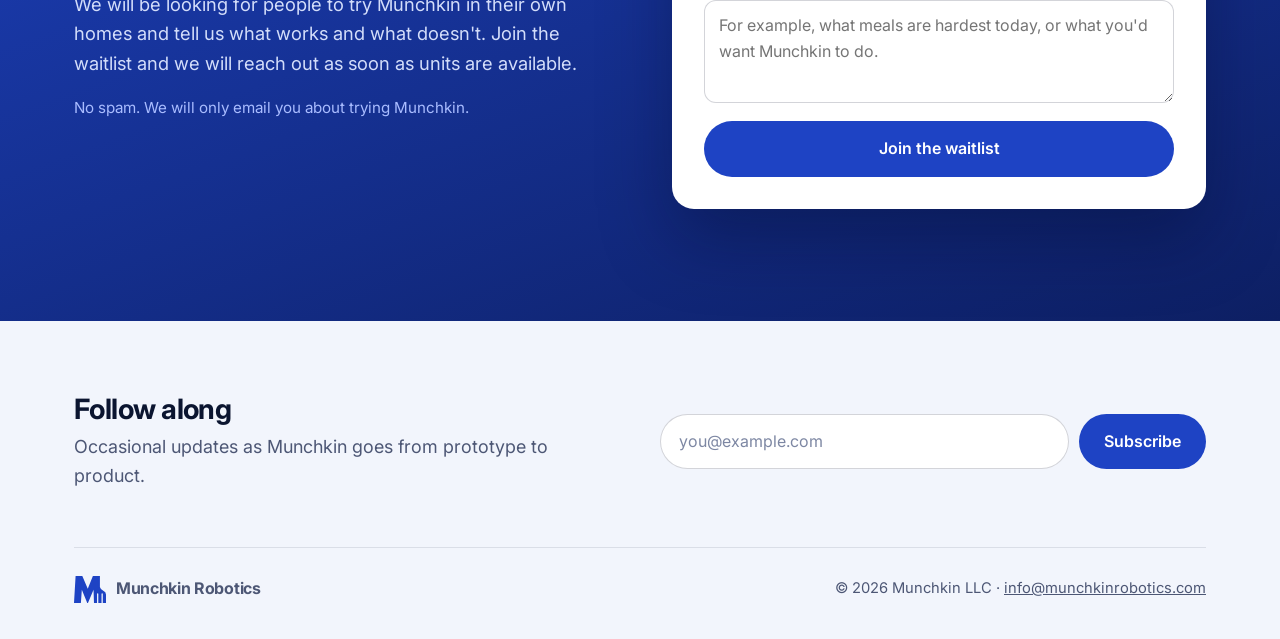
==== commit 22a878bf: "Clean vector logo (splayed M with fork) in header, footer and favicon Co-Authored-By: Claude Opus 5." ====
--- a/index.html
+++ b/index.html
@@ -17,11 +17,11 @@
   <meta property="og:image" content="https://munchkinrobotics.com/media/demo-poster.jpg" />
   <meta name="twitter:card" content="summary_large_image" />
 
-  <link rel="icon" type="image/svg+xml" href="favicon-blue.svg" />
+  <link rel="icon" type="image/svg+xml" href="favicon-blue.svg?v=2" />
   <link rel="preconnect" href="https://fonts.googleapis.com" />
   <link rel="preconnect" href="https://fonts.gstatic.com" crossorigin />
   <link href="https://fonts.googleapis.com/css2?family=Inter:wght@400;500;600;700&display=swap" rel="stylesheet" />
-  <link rel="stylesheet" href="styles.css" />
+  <link rel="stylesheet" href="styles.css?v=ab0f9c5f" />
 
   <script type="application/ld+json">
   {
@@ -246,10 +246,6 @@
     </div>
   </footer>
 
-  <div class="sticky-cta" id="stickyCta" aria-hidden="true">
-    <a href="#waitlist" class="btn btn-primary btn-block" tabindex="-1">Join the waitlist</a>
-  </div>
-
-  <script src="script.js"></script>
+  <script src="script.js?v=1e1c16ef"></script>
 </body>
 </html>
--- a/styles.css
+++ b/styles.css
@@ -48,7 +48,8 @@
 .wrap { max-width: var(--wrap); margin: 0 auto; padding: 0 24px; }
 @media (max-width: 600px) { .wrap { padding: 0 16px; } }
 
-.sr-only, .hp {
+.hp { display: none !important; }
+.sr-only {
   position: absolute !important; width: 1px; height: 1px;
   overflow: hidden; clip: rect(0 0 0 0); white-space: nowrap;
 }
@@ -72,7 +73,7 @@
   display: inline-flex; align-items: center; justify-content: center; gap: 8px;
   padding: 14px 24px; border-radius: 999px; border: 1.5px solid transparent;
   font: inherit; font-size: 1rem; font-weight: 600; text-decoration: none;
-  cursor: pointer; transition: background .15s, color .15s, border-color .15s, transform .15s;
+  cursor: pointer; white-space: nowrap; transition: background .15s, color .15s, border-color .15s, transform .15s;
 }
 .btn:active { transform: translateY(1px); }
 .btn-primary { background: var(--btn); color: #fff; }
@@ -93,17 +94,19 @@
 .nav.scrolled { border-bottom-color: var(--line); }
 .nav-inner { display: flex; align-items: center; gap: 32px; height: 68px; }
 .nav-links { display: flex; gap: 28px; margin-left: auto; }
-.nav-links a { color: var(--ink-dim); text-decoration: none; font-size: .95rem; font-weight: 500; }
+.nav-links a { white-space: nowrap; color: var(--ink-dim); text-decoration: none; font-size: .95rem; font-weight: 500; }
 .nav-links a:hover { color: var(--ink); }
-@media (max-width: 860px) { .nav-links { display: none; } .nav-inner .btn { margin-left: auto; } }
+
 
 .brand { display: inline-flex; align-items: center; gap: 10px; color: var(--ink); text-decoration: none; }
 .brand-mark {
   width: 32px; height: 27px; background: var(--blue);
-  -webkit-mask: url(logo.svg) center / contain no-repeat;
-  mask: url(logo.svg) center / contain no-repeat;
-}
-.brand-name { font-weight: 700; font-size: 1.15rem; letter-spacing: -0.02em; }
+  -webkit-mask: url(logo.svg?v=2) center / contain no-repeat;
+  mask: url(logo.svg?v=2) center / contain no-repeat;
+}
+.brand-name { white-space: nowrap; font-weight: 700; font-size: 1.15rem; letter-spacing: -0.02em; }
+
+@media (max-width: 760px) { .nav-links { display: none; } .nav-cta { margin-left: auto; } }
 
 /* Hero */
 .hero { padding: 56px 0 96px; }
@@ -245,10 +248,10 @@
 .brand-footer .brand-name { font-size: 1rem; }
 @media (max-width: 760px) { .newsletter { grid-template-columns: minmax(0, 1fr); gap: 24px; } }
 
-/* Mobile menu + sticky CTA (hidden on desktop) */
-.menu-btn, .mobile-menu, .sticky-cta { display: none; }
-
-@media (max-width: 860px) {
+/* Mobile menu (phones only) */
+.menu-btn, .mobile-menu { display: none; }
+
+@media (max-width: 640px) {
   .nav-cta { display: none; }
   .nav-inner { height: 60px; gap: 12px; }
   .brand-name { white-space: nowrap; font-size: 1.05rem; }
@@ -279,21 +282,11 @@
   .mobile-menu .btn { margin-top: 28px; padding: 16px 24px; }
   body.menu-open { overflow: hidden; }
 
-  .sticky-cta {
-    display: block; position: fixed; left: 0; right: 0; bottom: 0; z-index: 40;
-    padding: 12px 16px calc(12px + env(safe-area-inset-bottom));
-    background: color-mix(in srgb, var(--bg) 88%, transparent);
-    backdrop-filter: blur(12px); -webkit-backdrop-filter: blur(12px);
-    border-top: 1px solid var(--line);
-    transform: translateY(110%); transition: transform .25s ease;
-  }
-  .sticky-cta.show { transform: none; }
-  .sticky-cta .btn { padding: 15px 24px; }
 }
 @keyframes menu-in { from { opacity: 0; transform: translateY(-6px); } }
 @media (prefers-reduced-motion: reduce) {
   .mobile-menu:not([hidden]) { animation: none; }
-  .sticky-cta, .menu-btn span { transition: none; }
+  .menu-btn span { transition: none; }
 }
 
 /* Phone layout */
@@ -344,7 +337,7 @@
   .form { gap: 14px; }
   .form-card .btn { padding: 16px 24px; }
 
-  .footer { padding: 56px 0 calc(100px + env(safe-area-inset-bottom)); }
+  .footer { padding: 56px 0 calc(32px + env(safe-area-inset-bottom)); }
   .newsletter { padding-bottom: 40px; }
   .newsletter h2 { font-size: 1.5rem; }
   /* Email + button share one pill */
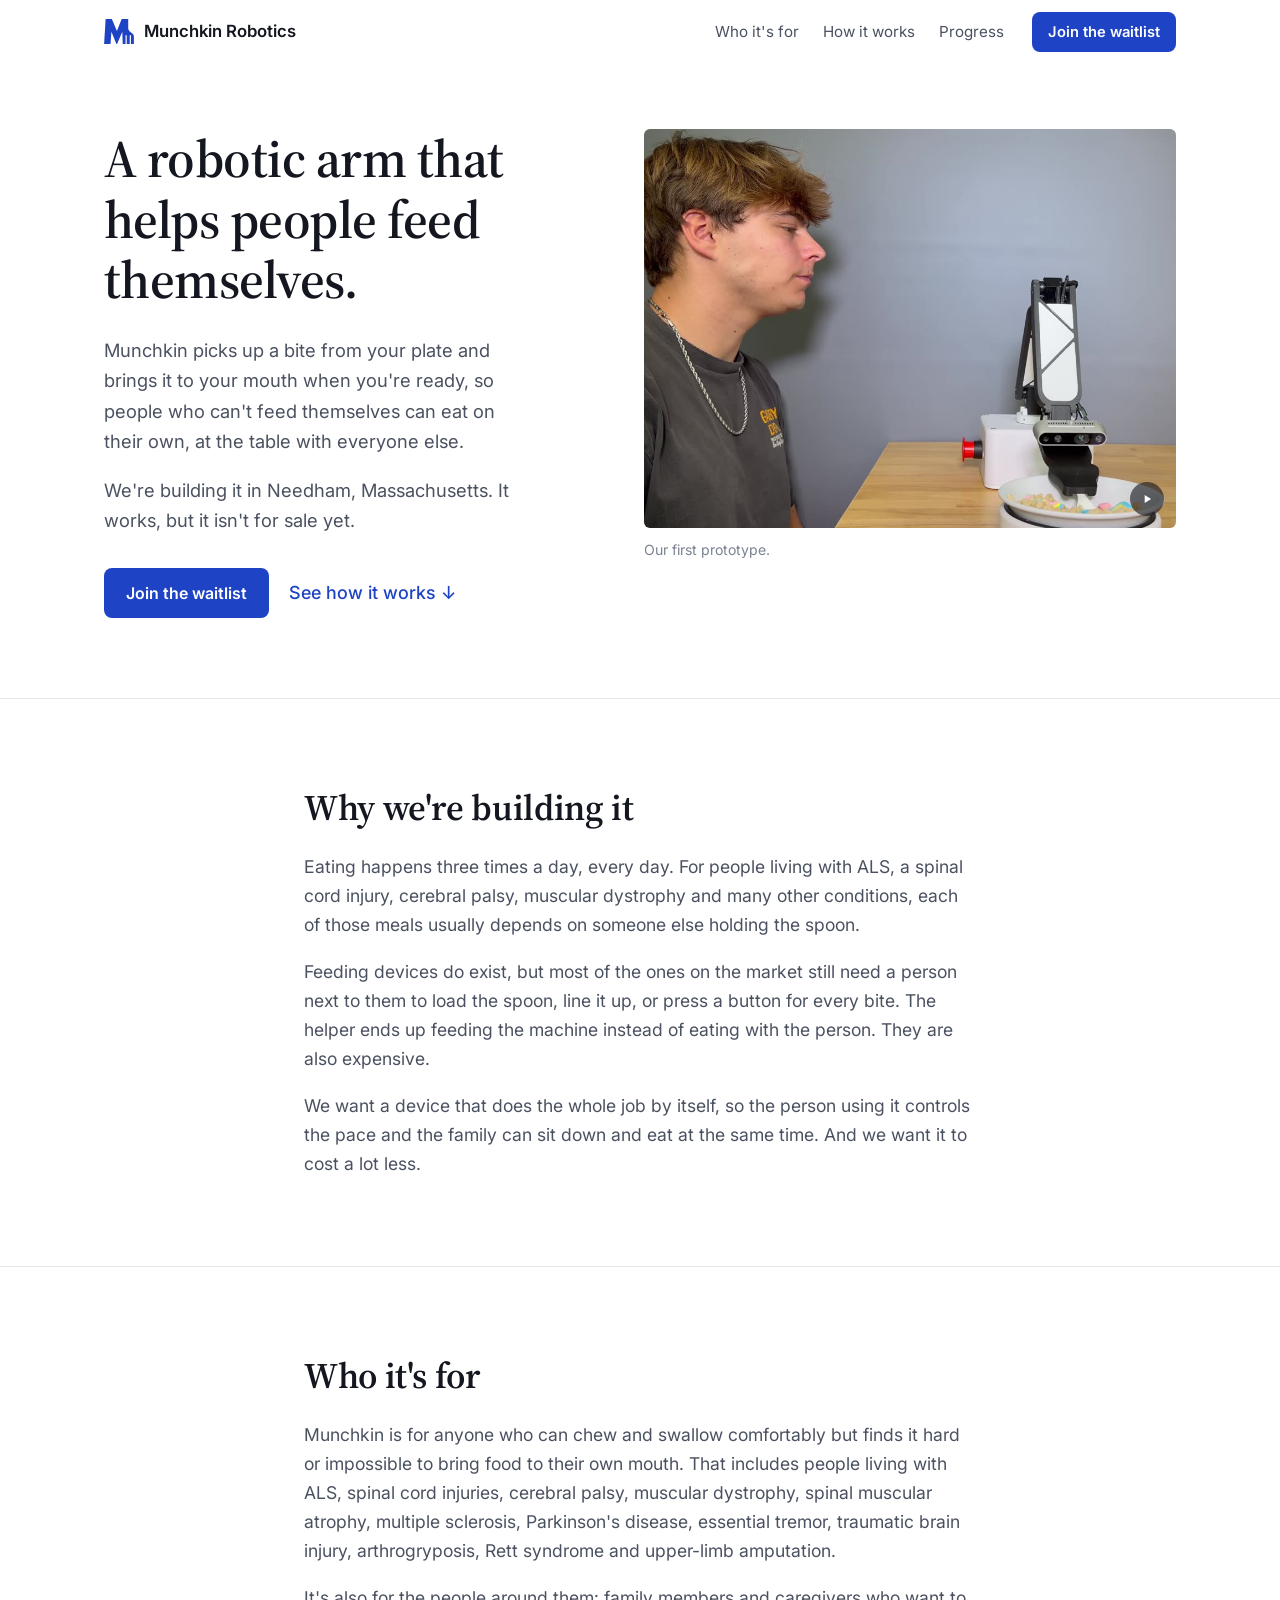
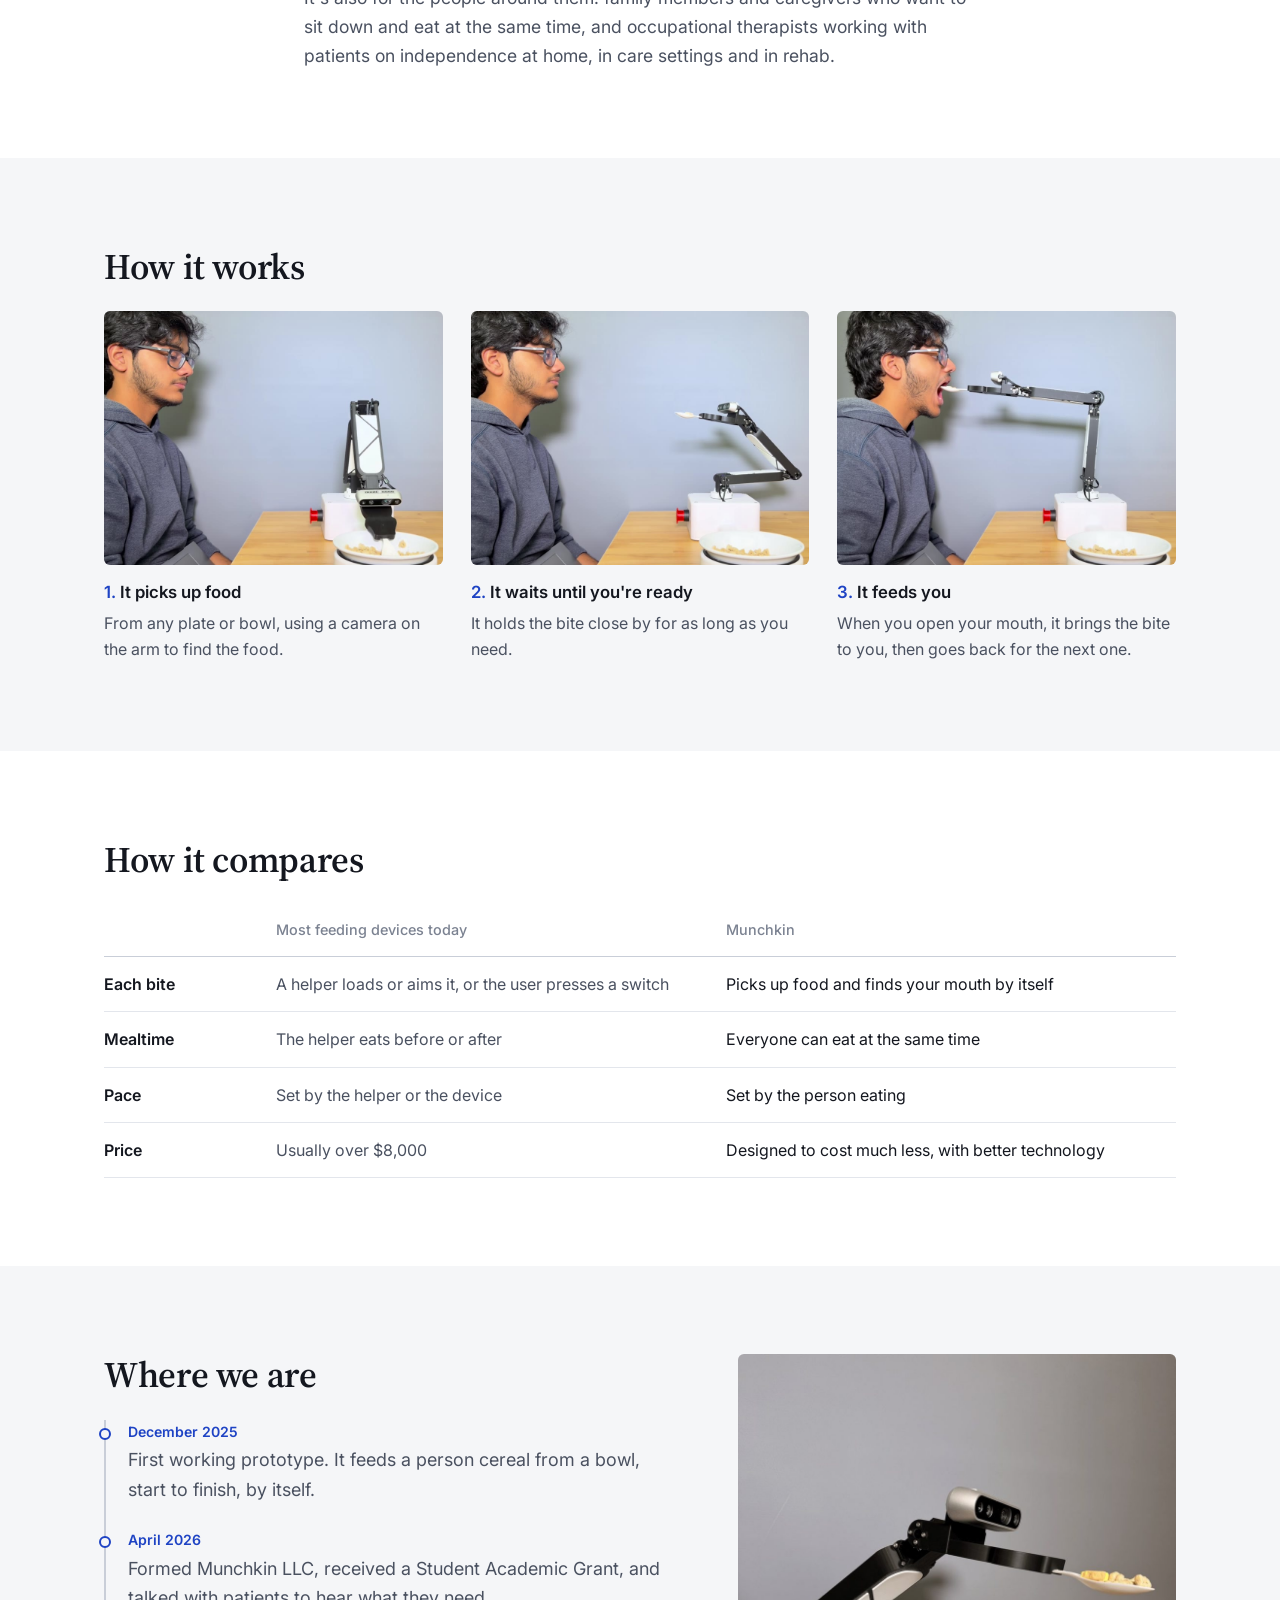
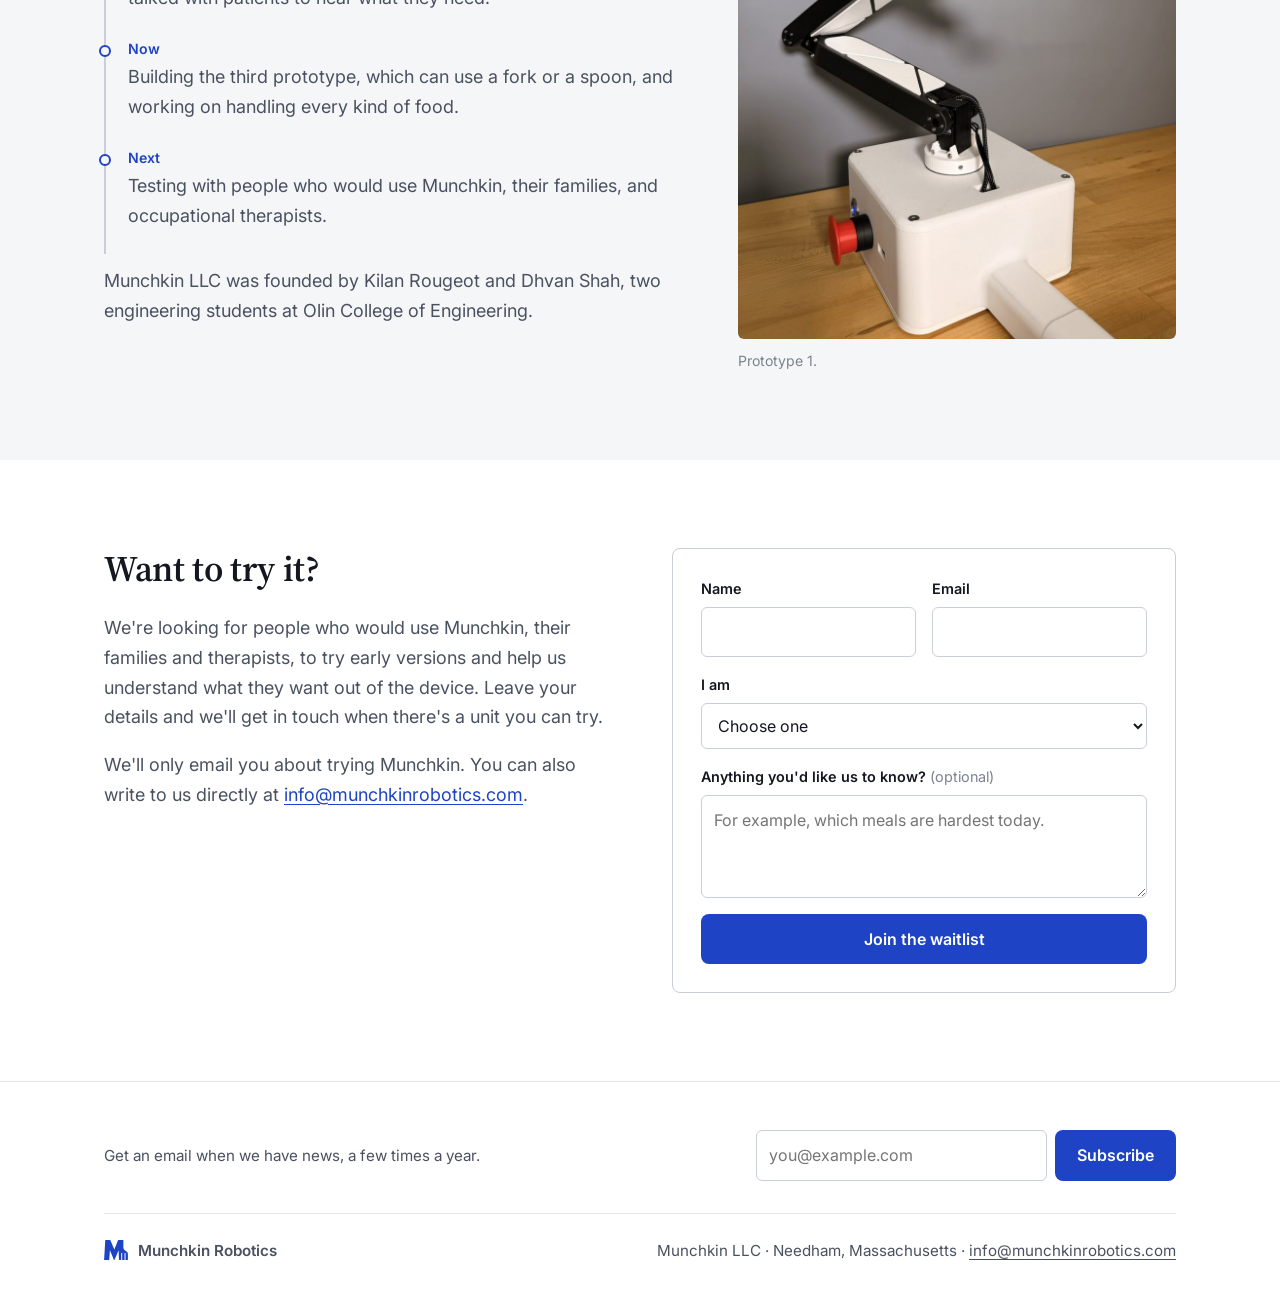
==== commit 510f0ee2: "Make the redesign the main page; old design at /aislopversion; Dhvan's steps, copy edits Co-Authored" ====
--- a/index.html
+++ b/index.html
@@ -3,35 +3,37 @@
 <head>
   <meta charset="UTF-8" />
   <meta name="viewport" content="width=device-width, initial-scale=1.0" />
-  <title>Munchkin Robotics — Feed yourself, every meal</title>
-  <meta name="description" content="Munchkin is a robotic feeding assistant that lets people with limited arm and hand movement feed themselves, at the same table and the same time as everyone else. Join the waitlist." />
+  <title>Munchkin Robotics — a robotic arm that helps people feed themselves</title>
+  <meta name="description" content="Munchkin is a robotic feeding arm for people who can't feed themselves. Two Olin College engineers are building it in Needham, MA. Join the waitlist to try an early version." />
   <link rel="canonical" href="https://munchkinrobotics.com/" />
   <meta name="theme-color" content="#ffffff" />
   <meta name="color-scheme" content="light only" />
 
   <meta property="og:type" content="website" />
   <meta property="og:site_name" content="Munchkin Robotics" />
-  <meta property="og:title" content="Munchkin — Feed yourself, every meal" />
-  <meta property="og:description" content="A robotic feeding assistant that lets people with limited arm and hand movement eat on their own, alongside their family." />
+  <meta property="og:title" content="Munchkin Robotics" />
+  <meta property="og:description" content="A robotic arm that helps people with limited arm and hand movement feed themselves." />
   <meta property="og:url" content="https://munchkinrobotics.com/" />
-  <meta property="og:image" content="https://munchkinrobotics.com/media/demo-poster.jpg" />
+  <meta property="og:image" content="https://munchkinrobotics.com/media/step2-feed.jpg" />
   <meta name="twitter:card" content="summary_large_image" />
 
   <link rel="icon" type="image/svg+xml" href="favicon-blue.svg?v=2" />
   <link rel="preconnect" href="https://fonts.googleapis.com" />
   <link rel="preconnect" href="https://fonts.gstatic.com" crossorigin />
-  <link href="https://fonts.googleapis.com/css2?family=Inter:wght@400;500;600;700&display=swap" rel="stylesheet" />
-  <link rel="stylesheet" href="styles.css?v=ab0f9c5f" />
+  <link href="https://fonts.googleapis.com/css2?family=Inter:wght@400;500;600&family=Source+Serif+4:opsz,wght@8..60,600&display=swap" rel="stylesheet" />
+  <link rel="stylesheet" href="styles.css?v=2488d63c" />
 
   <script type="application/ld+json">
   {
     "@context": "https://schema.org",
     "@type": "Organization",
     "name": "Munchkin Robotics",
+    "legalName": "Munchkin LLC",
     "url": "https://munchkinrobotics.com/",
     "logo": "https://munchkinrobotics.com/favicon-blue.svg",
     "email": "info@munchkinrobotics.com",
-    "description": "Munchkin Robotics is building an affordable robotic feeding assistant for people with limited arm and hand movement."
+    "address": { "@type": "PostalAddress", "addressLocality": "Needham", "addressRegion": "MA", "addressCountry": "US" },
+    "description": "Munchkin Robotics is building a robotic feeding arm for people with limited arm and hand movement."
   }
   </script>
 </head>
@@ -45,8 +47,9 @@
         <span class="brand-name">Munchkin Robotics</span>
       </a>
       <nav class="nav-links" aria-label="Main">
-        <a href="#why">Why it matters</a>
         <a href="#who">Who it's for</a>
+        <a href="#how">How it works</a>
+        <a href="#progress">Progress</a>
       </nav>
       <a href="#waitlist" class="btn btn-primary btn-sm nav-cta">Join the waitlist</a>
       <button class="menu-btn" id="menuBtn" type="button" aria-label="Open menu" aria-expanded="false" aria-controls="mobileMenu">
@@ -56,132 +59,125 @@
   </header>
   <div class="mobile-menu" id="mobileMenu" hidden>
     <nav class="wrap" aria-label="Mobile">
-      <a href="#why">Why it matters</a>
-      <a href="#different">What makes it different</a>
       <a href="#who">Who it's for</a>
+      <a href="#how">How it works</a>
+      <a href="#progress">Progress</a>
       <a href="#waitlist" class="btn btn-primary btn-block">Join the waitlist</a>
     </nav>
   </div>
 
   <main id="main">
 
-    <!-- HERO -->
     <section class="hero" id="top">
       <div class="wrap hero-grid">
         <div class="hero-copy">
-          <p class="eyebrow">Now in development</p>
-          <h1>Feed yourself.<br />Every meal, on your terms.</h1>
-          <p class="lede">Munchkin is a robotic feeding assistant for people with limited arm and hand movement. It brings each bite to you on its own, so you can eat at your own pace, at the same table, at the same time as everyone else.</p>
+          <h1>A robotic arm that helps people feed themselves.</h1>
+          <p class="lede">Munchkin picks up a bite from your plate and brings it to your mouth when you're ready, so people who can't feed themselves can eat on their own, at the table with everyone else.</p>
+          <p class="lede">We're building it in Needham, Massachusetts. It works, but it isn't for sale yet.</p>
           <div class="hero-actions">
             <a href="#waitlist" class="btn btn-primary">Join the waitlist</a>
-          </div>
-        </div>
-        <div class="hero-media">
-          <video id="heroVideo" src="media/hero-loop.mp4" poster="media/hero-poster.jpg" muted loop playsinline preload="metadata" aria-label="Munchkin picking up a spoonful of cereal and bringing it to a person's mouth"></video>
-          <button class="video-toggle" id="heroToggle" type="button" aria-label="Pause video">
-            <svg class="i-pause" width="16" height="16" viewBox="0 0 24 24" aria-hidden="true"><path d="M6 5h4v14H6zM14 5h4v14h-4z" fill="currentColor"/></svg>
-            <svg class="i-play" width="16" height="16" viewBox="0 0 24 24" aria-hidden="true"><path d="M8 5v14l11-7z" fill="currentColor"/></svg>
-          </button>
-        </div>
-      </div>
-    </section>
-
-    <!-- WHY -->
-    <section class="why" id="why">
-      <div class="wrap why-inner">
-        <p class="eyebrow eyebrow-light">Why it matters</p>
-        <h2>Three times a day, every day.</h2>
-        <p class="why-lede">Being able to feed yourself is one of the clearest lines between needing help and living independently. It happens at every meal, over a thousand times a year, and for millions of people it still depends on someone else.</p>
-        <p class="why-lede">The feeding devices on the market today still need someone beside them to scoop, aim, or press a button for each bite. That means a parent, partner, or caregiver spends the meal helping the machine instead of sharing it with you.</p>
-        <p class="why-lede strong">We started Munchkin so that mealtime can be yours again.</p>
-      </div>
-    </section>
-
-    <!-- DIFFERENT -->
-    <section class="section" id="different">
+            <a href="#how" class="text-link">See how it works &darr;</a>
+          </div>
+        </div>
+        <figure class="hero-media">
+          <div class="video-frame">
+            <video id="heroVideo" src="media/hero-loop.mp4" poster="media/hero-poster.jpg" muted loop playsinline preload="metadata" aria-label="The Munchkin prototype scooping cereal and bringing the spoon to a person's mouth"></video>
+            <button class="video-toggle" id="heroToggle" type="button" aria-label="Pause video">
+              <svg class="i-pause" width="14" height="14" viewBox="0 0 24 24" aria-hidden="true"><path d="M6 5h4v14H6zM14 5h4v14h-4z" fill="currentColor"/></svg>
+              <svg class="i-play" width="14" height="14" viewBox="0 0 24 24" aria-hidden="true"><path d="M8 5v14l11-7z" fill="currentColor"/></svg>
+            </button>
+          </div>
+          <figcaption>Our first prototype.</figcaption>
+        </figure>
+      </div>
+    </section>
+
+    <section class="section section-rule" id="why">
+      <div class="wrap prose">
+        <h2>Why we're building it</h2>
+        <p>Eating happens three times a day, every day. For people living with ALS, a spinal cord injury, cerebral palsy, muscular dystrophy and many other conditions, each of those meals usually depends on someone else holding the spoon.</p>
+        <p>Feeding devices do exist, but most of the ones on the market still need a person next to them to load the spoon, line it up, or press a button for every bite. The helper ends up feeding the machine instead of eating with the person. They are also expensive.</p>
+        <p>We want a device that does the whole job by itself, so the person using it controls the pace and the family can sit down and eat at the same time. And we want it to cost a lot less.</p>
+      </div>
+    </section>
+
+    <section class="section section-rule" id="who">
+      <div class="wrap prose">
+        <h2>Who it's for</h2>
+        <p>Munchkin is for anyone who can chew and swallow comfortably but finds it hard or impossible to bring food to their own mouth. That includes people living with ALS, spinal cord injuries, cerebral palsy, muscular dystrophy, spinal muscular atrophy, multiple sclerosis, Parkinson's disease, essential tremor, traumatic brain injury, arthrogryposis, Rett syndrome and upper-limb amputation.</p>
+        <p>It's also for the people around them: family members and caregivers who want to sit down and eat at the same time, and occupational therapists working with patients on independence at home, in care settings and in rehab.</p>
+      </div>
+    </section>
+
+    <section class="section section-soft" id="how">
       <div class="wrap">
-        <div class="section-head">
-          <p class="eyebrow">What makes Munchkin different</p>
-          <h2>Built for independence, not just assistance.</h2>
-        </div>
-        <div class="cards">
-          <article class="card">
-            <div class="card-icon" aria-hidden="true">
-              <svg viewBox="0 0 24 24" width="26" height="26"><path d="M12 12a4 4 0 1 0 0-8 4 4 0 0 0 0 8zm0 2c-4 0-8 2-8 5v1h16v-1c0-3-4-5-8-5z" fill="currentColor"/></svg>
-            </div>
-            <h3>Truly on your own</h3>
-            <p>Munchkin finds the food on your plate and finds you. Nobody has to load the spoon or line up each bite, so the meal moves at your pace.</p>
-          </article>
-          <article class="card">
-            <div class="card-icon" aria-hidden="true">
-              <svg viewBox="0 0 24 24" width="26" height="26"><path d="M7 11a3 3 0 1 0 0-6 3 3 0 0 0 0 6zm10 0a3 3 0 1 0 0-6 3 3 0 0 0 0 6zM7 13c-3 0-6 1.5-6 4v2h12v-2c0-2.5-3-4-6-4zm10 0c-.7 0-1.4.1-2 .2 1.2.9 2 2.1 2 3.8v2h6v-2c0-2.5-3-4-6-4z" fill="currentColor"/></svg>
-            </div>
-            <h3>Eat together</h3>
-            <p>When no one has to run the device, everyone eats at the same time. Your family sits down with you, and dinner gets to be dinner again.</p>
-          </article>
-          <article class="card">
-            <div class="card-icon" aria-hidden="true">
-              <svg viewBox="0 0 24 24" width="26" height="26"><path d="M12 2a10 10 0 1 0 0 20 10 10 0 0 0 0-20zm1 15.9V19h-2v-1.1c-1.6-.3-2.9-1.3-3-3h1.9c.1.9.8 1.5 2.1 1.5 1.4 0 1.8-.7 1.8-1.2 0-.6-.3-1.2-2-1.6-1.9-.5-3.2-1.2-3.2-2.8 0-1.3 1.1-2.2 2.4-2.5V7h2v1.3c1.4.4 2.2 1.4 2.3 2.7h-1.9c-.1-.8-.6-1.3-1.7-1.3-1.1 0-1.7.5-1.7 1.1 0 .6.5.9 2 1.3 1.6.4 3.2 1.1 3.2 3 0 1.4-1 2.3-2.2 2.6z" fill="currentColor"/></svg>
-            </div>
-            <h3>Within reach</h3>
-            <p>Assistive technology only helps if people can get it. We are designing Munchkin to cost far less than the feeding devices available today.</p>
-          </article>
-        </div>
-      </div>
-    </section>
-
-
-    <!-- WHO -->
-    <section class="section section-soft" id="who">
+        <h2>How it works</h2>
+        <ol class="steps">
+          <li>
+            <img src="media/step2-pickup.jpg" width="900" height="675" loading="lazy" alt="The arm bent down over the bowl, scooping food with the spoon." />
+            <h3>It picks up food</h3>
+            <p>From any plate or bowl, using a camera on the arm to find the food.</p>
+          </li>
+          <li>
+            <img src="media/step2-wait.jpg" width="900" height="675" loading="lazy" alt="The arm raised in front of Dhvan, holding a spoonful of food while he waits with his mouth closed." />
+            <h3>It waits until you're ready</h3>
+            <p>It holds the bite close by for as long as you need.</p>
+          </li>
+          <li>
+            <img src="media/step2-feed.jpg" width="900" height="675" loading="lazy" alt="Dhvan opening his mouth and the arm bringing the spoon to it." />
+            <h3>It feeds you</h3>
+            <p>When you open your mouth, it brings the bite to you, then goes back for the next one.</p>
+          </li>
+        </ol>
+      </div>
+    </section>
+
+    <section class="section" id="compare">
       <div class="wrap">
-        <div class="section-head">
-          <p class="eyebrow">Who it's for</p>
-          <h2>For anyone who can eat, but can't easily lift a spoon.</h2>
-        </div>
-        <div class="who-grid">
-          <div class="who-item">
-            <h3>People with limited arm or hand movement</h3>
-            <p>Anyone who can chew and swallow comfortably but finds it hard or impossible to bring food to their mouth.</p>
-          </div>
-          <div class="who-item">
-            <h3>Families and caregivers</h3>
-            <p>More time at the table together, and one less task in a day that is already full.</p>
-          </div>
-          <div class="who-item">
-            <h3>Clinicians and therapists</h3>
-            <p>A tool that supports independence goals at home, in care settings, and in rehab.</p>
-          </div>
-        </div>
-        <p class="conditions-label">Including people living with</p>
-        <ul class="conditions">
-          <li>ALS</li>
-          <li>Cerebral palsy</li>
-          <li>Spinal cord injury</li>
-          <li>Spinal muscular atrophy</li>
-          <li>Muscular dystrophy</li>
-          <li>Multiple sclerosis</li>
-          <li>Parkinson's disease</li>
-          <li>Essential tremor</li>
-          <li>Traumatic brain injury</li>
-          <li>Arthrogryposis</li>
-          <li>Rett syndrome</li>
-          <li>Upper-limb amputation</li>
-          <li>and more</li>
-        </ul>
-      </div>
-    </section>
-
-
-    <!-- WAITLIST -->
-    <section class="waitlist" id="waitlist">
+        <h2>How it compares</h2>
+        <div class="table-wrap">
+          <table class="compare">
+            <thead>
+              <tr><th scope="col"></th><th scope="col">Most feeding devices today</th><th scope="col">Munchkin</th></tr>
+            </thead>
+            <tbody>
+              <tr><th scope="row">Each bite</th><td data-label="Today">A helper loads or aims it, or the user presses a switch</td><td data-label="Munchkin">Picks up food and finds your mouth by itself</td></tr>
+              <tr><th scope="row">Mealtime</th><td data-label="Today">The helper eats before or after</td><td data-label="Munchkin">Everyone can eat at the same time</td></tr>
+              <tr><th scope="row">Pace</th><td data-label="Today">Set by the helper or the device</td><td data-label="Munchkin">Set by the person eating</td></tr>
+              <tr><th scope="row">Price</th><td data-label="Today">Usually over $8,000</td><td data-label="Munchkin">Designed to cost much less, with better technology</td></tr>
+            </tbody>
+          </table>
+        </div>
+      </div>
+    </section>
+
+    <section class="section section-soft" id="progress">
+      <div class="wrap progress-grid">
+        <div>
+          <h2>Where we are</h2>
+          <ul class="timeline">
+            <li><span class="when">December 2025</span><span class="what">First working prototype. It feeds a person cereal from a bowl, start to finish, by itself.</span></li>
+            <li><span class="when">April 2026</span><span class="what">Formed Munchkin LLC, received a Student Academic Grant, and talked with patients to hear what they need.</span></li>
+            <li><span class="when">Now</span><span class="what">Building the third prototype, which can use a fork or a spoon, and working on handling every kind of food.</span></li>
+            <li><span class="when">Next</span><span class="what">Testing with people who would use Munchkin, their families, and occupational therapists.</span></li>
+          </ul>
+          <p class="who">Munchkin LLC was founded by Kilan Rougeot and Dhvan Shah, two engineering students at Olin College of Engineering.</p>
+        </div>
+        <figure class="progress-photo">
+          <img src="media/prototype-1.jpg" width="900" height="1200" loading="lazy" alt="The first Munchkin prototype: a white base with a red stop button and a black folding arm holding a spoon of cereal." />
+          <figcaption>Prototype 1.</figcaption>
+        </figure>
+      </div>
+    </section>
+
+    <section class="section" id="waitlist">
       <div class="wrap waitlist-grid">
         <div class="waitlist-copy">
-          <p class="eyebrow eyebrow-light">Be among the first</p>
-          <h2>Try Munchkin when it's ready.</h2>
-          <p>We will be looking for people to try Munchkin in their own homes and tell us what works and what doesn't. Join the waitlist and we will reach out as soon as units are available.</p>
-          <p class="small">No spam. We will only email you about trying Munchkin.</p>
-        </div>
-        <form class="form form-card js-form" action="https://formspree.io/f/xbdbvdow" method="POST" data-success="You're on the list. We'll be in touch as soon as Munchkin is ready to try.">
+          <h2>Want to try it?</h2>
+          <p>We're looking for people who would use Munchkin, their families and therapists, to try early versions and help us understand what they want out of the device. Leave your details and we'll get in touch when there's a unit you can try.</p>
+          <p>We'll only email you about trying Munchkin. You can also write to us directly at <a href="mailto:info@munchkinrobotics.com">info@munchkinrobotics.com</a>.</p>
+        </div>
+        <form class="form form-card js-form" action="https://formspree.io/f/xoevbzvy" method="POST" data-success="Thanks, you're on the list. We'll be in touch when there's a unit you can try.">
           <input type="hidden" name="form" value="Waitlist" />
           <input type="hidden" name="_subject" value="Munchkin waitlist signup" />
           <input type="text" name="_gotcha" class="hp" tabindex="-1" autocomplete="off" aria-hidden="true" />
@@ -207,7 +203,7 @@
           </div>
           <div class="field">
             <label for="wl-note">Anything you'd like us to know? <span class="optional">(optional)</span></label>
-            <textarea id="wl-note" name="note" rows="3" placeholder="For example, what meals are hardest today, or what you'd want Munchkin to do."></textarea>
+            <textarea id="wl-note" name="note" rows="3" placeholder="For example, which meals are hardest today."></textarea>
           </div>
           <button type="submit" class="btn btn-primary btn-block">Join the waitlist</button>
           <p class="form-error" role="alert" hidden>Something went wrong. Please try again, or email us at <a href="mailto:info@munchkinrobotics.com">info@munchkinrobotics.com</a>.</p>
@@ -215,18 +211,13 @@
       </div>
     </section>
 
-
   </main>
 
-  <!-- NEWSLETTER + FOOTER -->
   <footer class="footer">
     <div class="wrap">
       <div class="newsletter">
-        <div>
-          <h2>Follow along</h2>
-          <p>Occasional updates as Munchkin goes from prototype to product.</p>
-        </div>
-        <form class="newsletter-form js-form" action="https://formspree.io/f/xbdbvdow" method="POST" data-success="You're subscribed. Thanks for following along.">
+        <p class="newsletter-text">Get an email when we have news, a few times a year.</p>
+        <form class="newsletter-form js-form" action="https://formspree.io/f/mgavqbvd" method="POST" data-success="Thanks, you're subscribed.">
           <input type="hidden" name="form" value="Newsletter" />
           <input type="hidden" name="_subject" value="Munchkin newsletter signup" />
           <input type="text" name="_gotcha" class="hp" tabindex="-1" autocomplete="off" aria-hidden="true" />
@@ -241,7 +232,7 @@
           <span class="brand-mark" aria-hidden="true"></span>
           <span class="brand-name">Munchkin Robotics</span>
         </a>
-        <p>&copy; 2026 Munchkin LLC &middot; <a href="mailto:info@munchkinrobotics.com">info@munchkinrobotics.com</a></p>
+        <p>Munchkin LLC &middot; Needham, Massachusetts &middot; <a href="mailto:info@munchkinrobotics.com">info@munchkinrobotics.com</a></p>
       </div>
     </div>
   </footer>
--- a/styles.css
+++ b/styles.css
@@ -1,253 +1,174 @@
-/* Munchkin Robotics — single stylesheet */
+/* Munchkin Robotics: plain, editorial, one blue */
 
 :root {
   --bg: #ffffff;
-  --bg-soft: #f2f5fc;
-  --bg-raised: #ffffff;
-  --ink: #0b1530;
-  --ink-dim: #4d5775;
-  --ink-faint: #7d87a3;
+  --bg-soft: #f5f6f8;
+  --ink: #14171f;
+  --ink-dim: #4a5160;
+  --ink-faint: #7b8291;
   --blue: #1e43c4;
   --blue-hover: #18379f;
-  --btn: #1e43c4;
-  --btn-hover: #18379f;
-  --blue-deep: #0d1f63;
-  --blue-deeper: #091749;
-  --blue-pale: #e6ecfb;
-  --line: rgba(11, 21, 48, .10);
-  --line-strong: rgba(11, 21, 48, .18);
-  --shadow: 0 24px 60px rgba(13, 31, 99, .12);
-  --radius: 18px;
-  --wrap: 1180px;
+  --line: #e3e6ec;
+  --line-strong: #c9ced8;
+  --wrap: 1120px;
+  --serif: "Source Serif 4", Georgia, "Times New Roman", serif;
   color-scheme: light;
 }
 
-
 *, *::before, *::after { box-sizing: border-box; }
-html { scroll-behavior: smooth; scroll-padding-top: 80px; }
+html { scroll-behavior: smooth; scroll-padding-top: 72px; }
 @media (prefers-reduced-motion: reduce) { html { scroll-behavior: auto; } }
 
 body {
-  margin: 0;
-  background: var(--bg);
-  color: var(--ink);
+  margin: 0; background: var(--bg); color: var(--ink);
   font-family: Inter, system-ui, -apple-system, "Segoe UI", Roboto, sans-serif;
-  font-size: 18px;
-  line-height: 1.6;
-  -webkit-font-smoothing: antialiased;
-}
-
-img, video { display: block; max-width: 100%; }
-a { color: var(--blue); }
-h1, h2, h3 { margin: 0; line-height: 1.15; letter-spacing: -0.02em; }
-h1 { font-size: clamp(2.4rem, 5vw, 3.75rem); font-weight: 700; }
-h2 { font-size: clamp(1.9rem, 3.6vw, 2.75rem); font-weight: 700; }
-h3 { font-size: 1.2rem; font-weight: 600; letter-spacing: -0.01em; }
-p { margin: 0; }
+  font-size: 18px; line-height: 1.65; -webkit-font-smoothing: antialiased;
+}
+img, video { display: block; max-width: 100%; height: auto; }
+a { color: var(--blue); text-underline-offset: 3px; }
+p { margin: 0 0 1em; }
+p:last-child { margin-bottom: 0; }
+h1, h2, h3 { margin: 0; font-weight: 600; color: var(--ink); }
+h1, h2 { font-family: var(--serif); letter-spacing: -0.01em; line-height: 1.15; }
+h1 { font-size: clamp(2.2rem, 4.4vw, 3.3rem); margin-bottom: 24px; }
+h2 { font-size: clamp(1.7rem, 3vw, 2.25rem); margin-bottom: 24px; }
+h3 { font-size: 1.05rem; line-height: 1.35; margin: 16px 0 6px; }
 
 .wrap { max-width: var(--wrap); margin: 0 auto; padding: 0 24px; }
 @media (max-width: 600px) { .wrap { padding: 0 16px; } }
 
 .hp { display: none !important; }
-.sr-only {
-  position: absolute !important; width: 1px; height: 1px;
-  overflow: hidden; clip: rect(0 0 0 0); white-space: nowrap;
-}
-
-.skip {
-  position: absolute; left: 16px; top: -60px; z-index: 100;
-  background: var(--btn); color: #fff; padding: 10px 16px; border-radius: 8px;
-}
+.sr-only { position: absolute !important; width: 1px; height: 1px; overflow: hidden; clip: rect(0 0 0 0); white-space: nowrap; }
+.skip { position: absolute; left: 16px; top: -60px; z-index: 100; background: var(--blue); color: #fff; padding: 10px 16px; border-radius: 6px; }
 .skip:focus { top: 12px; }
-
-:focus-visible { outline: 3px solid var(--blue); outline-offset: 3px; border-radius: 6px; }
-
-.eyebrow {
-  font-size: .85rem; font-weight: 600; letter-spacing: .08em;
-  text-transform: uppercase; color: var(--blue); margin-bottom: 14px;
-}
-.eyebrow-light { color: #b9c9ff; }
+:focus-visible { outline: 3px solid var(--blue); outline-offset: 3px; border-radius: 4px; }
 
 /* Buttons */
 .btn {
-  display: inline-flex; align-items: center; justify-content: center; gap: 8px;
-  padding: 14px 24px; border-radius: 999px; border: 1.5px solid transparent;
-  font: inherit; font-size: 1rem; font-weight: 600; text-decoration: none;
-  cursor: pointer; white-space: nowrap; transition: background .15s, color .15s, border-color .15s, transform .15s;
-}
-.btn:active { transform: translateY(1px); }
-.btn-primary { background: var(--btn); color: #fff; }
-.btn-primary:hover { background: var(--btn-hover); }
-.btn-sm { padding: 9px 18px; font-size: .92rem; }
+  display: inline-flex; align-items: center; justify-content: center;
+  padding: 12px 22px; border-radius: 8px; border: 0;
+  font: inherit; font-size: 1rem; font-weight: 600; text-decoration: none; white-space: nowrap;
+  cursor: pointer; transition: background .15s;
+}
+.btn-primary { background: var(--blue); color: #fff; }
+.btn-primary:hover { background: var(--blue-hover); }
+.btn-sm { padding: 8px 16px; font-size: .92rem; }
 .btn-block { width: 100%; }
 .btn[disabled] { opacity: .6; cursor: progress; }
+.text-link { font-weight: 500; text-decoration: none; }
+.text-link:hover { text-decoration: underline; }
 
 /* Nav */
-.nav {
-  position: sticky; top: 0; z-index: 50;
-  background: color-mix(in srgb, var(--bg) 85%, transparent);
-  backdrop-filter: saturate(160%) blur(12px);
-  -webkit-backdrop-filter: saturate(160%) blur(12px);
-  border-bottom: 1px solid transparent;
-  transition: border-color .2s;
-}
+.nav { position: sticky; top: 0; z-index: 50; background: rgba(255, 255, 255, .94); border-bottom: 1px solid transparent; transition: border-color .2s; }
 .nav.scrolled { border-bottom-color: var(--line); }
-.nav-inner { display: flex; align-items: center; gap: 32px; height: 68px; }
-.nav-links { display: flex; gap: 28px; margin-left: auto; }
-.nav-links a { white-space: nowrap; color: var(--ink-dim); text-decoration: none; font-size: .95rem; font-weight: 500; }
+.nav-inner { display: flex; align-items: center; gap: 28px; height: 64px; }
+.nav-links { display: flex; gap: 24px; margin-left: auto; }
+.nav-links a { color: var(--ink-dim); text-decoration: none; font-size: .95rem; white-space: nowrap; }
 .nav-links a:hover { color: var(--ink); }
-
-
+@media (max-width: 760px) { .nav-links { display: none; } .nav-cta { margin-left: auto; } }
 .brand { display: inline-flex; align-items: center; gap: 10px; color: var(--ink); text-decoration: none; }
-.brand-mark {
-  width: 32px; height: 27px; background: var(--blue);
-  -webkit-mask: url(logo.svg?v=2) center / contain no-repeat;
-  mask: url(logo.svg?v=2) center / contain no-repeat;
-}
-.brand-name { white-space: nowrap; font-weight: 700; font-size: 1.15rem; letter-spacing: -0.02em; }
-
-@media (max-width: 760px) { .nav-links { display: none; } .nav-cta { margin-left: auto; } }
+.brand-mark { width: 30px; height: 25px; background: var(--blue); -webkit-mask: url(logo.svg?v=2) center / contain no-repeat; mask: url(logo.svg?v=2) center / contain no-repeat; }
+.brand-name { font-weight: 600; font-size: 1.05rem; white-space: nowrap; }
 
 /* Hero */
-.hero { padding: 56px 0 96px; }
-.hero-grid { display: grid; grid-template-columns: 1fr 1.05fr; gap: 56px; align-items: center; }
-.hero-copy h1 { margin-bottom: 22px; }
-.lede { font-size: 1.2rem; color: var(--ink-dim); max-width: 34ch; }
-.hero-actions { display: flex; flex-wrap: wrap; gap: 12px; margin-top: 32px; }
-.hero-media {
-  position: relative; border-radius: 24px; overflow: hidden;
-  box-shadow: var(--shadow); aspect-ratio: 4 / 3; background: var(--bg-soft);
-}
-.hero-media video { width: 100%; height: 100%; object-fit: cover; }
+.hero { padding: 64px 0 80px; }
+.hero-grid { display: grid; grid-template-columns: 1fr 1.1fr; gap: 56px; align-items: start; }
+.lede { font-size: 1.15rem; color: var(--ink-dim); max-width: 36ch; }
+.hero-actions { display: flex; flex-wrap: wrap; align-items: center; gap: 20px; margin-top: 32px; }
+.hero-media { margin: 0; }
+.video-frame { position: relative; border-radius: 6px; overflow: hidden; background: var(--bg-soft); aspect-ratio: 4 / 3; }
+.video-frame video { width: 100%; height: 100%; object-fit: cover; }
+figcaption { font-size: .88rem; color: var(--ink-faint); margin-top: 10px; }
 .video-toggle {
-  position: absolute; right: 14px; bottom: 14px;
-  width: 38px; height: 38px; border-radius: 50%; border: 0;
-  display: grid; place-items: center; cursor: pointer;
-  background: rgba(9, 23, 73, .65); color: #fff;
-}
-.video-toggle:hover { background: rgba(9, 23, 73, .85); }
+  position: absolute; right: 12px; bottom: 12px; width: 34px; height: 34px; border-radius: 50%; border: 0;
+  display: grid; place-items: center; cursor: pointer; background: rgba(20, 23, 31, .6); color: #fff;
+}
 .video-toggle .i-play { display: none; }
 .video-toggle.paused .i-play { display: block; }
 .video-toggle.paused .i-pause { display: none; }
-
 @media (max-width: 900px) {
-  .hero { padding: 32px 0 72px; }
-  .hero-grid { grid-template-columns: 1fr; gap: 36px; }
+  .hero { padding: 32px 0 56px; }
+  .hero-grid { grid-template-columns: 1fr; gap: 32px; }
   .lede { max-width: none; }
 }
 
-/* Why band */
-.why {
-  background: linear-gradient(160deg, var(--btn), var(--blue-deep));
-  color: #fff; padding: 112px 0;
-}
-.why-inner { max-width: 820px; }
-.why h2 { font-size: clamp(2.2rem, 4.6vw, 3.5rem); margin-bottom: 32px; }
-.why-lede { font-size: 1.25rem; line-height: 1.65; color: #c9d4f5; margin-bottom: 20px; }
-.why-lede.strong { color: #fff; font-weight: 600; margin-bottom: 0; }
-@media (max-width: 600px) { .why { padding: 80px 0; } .why-lede { font-size: 1.1rem; } }
-
 /* Sections */
-.section { padding: 112px 0; }
+.section { padding: 88px 0; }
 .section-soft { background: var(--bg-soft); }
-.section-head { max-width: 720px; margin-bottom: 56px; }
-.section-head.center { margin-left: auto; margin-right: auto; text-align: center; }
-.section-sub { color: var(--ink-dim); margin-top: 16px; font-size: 1.1rem; }
-@media (max-width: 600px) { .section { padding: 80px 0; } .section-head { margin-bottom: 40px; } }
-
-/* Cards */
-.cards { display: grid; grid-template-columns: repeat(3, 1fr); gap: 24px; }
-.card {
-  background: var(--bg-raised); border: 1px solid var(--line);
-  border-radius: var(--radius); padding: 32px 28px;
-}
-.card-icon {
-  width: 52px; height: 52px; border-radius: 14px; display: grid; place-items: center;
-  background: var(--blue-pale); color: var(--blue); margin-bottom: 22px;
-}
-.card h3 { margin-bottom: 10px; }
-.card p { color: var(--ink-dim); }
-@media (max-width: 900px) { .cards { grid-template-columns: 1fr; } }
-
-/* Who */
-.who-grid { display: grid; grid-template-columns: repeat(3, 1fr); gap: 40px; }
-.who-item { border-top: 3px solid var(--blue); padding-top: 22px; }
-.who-item h3 { margin-bottom: 10px; }
-.who-item p { color: var(--ink-dim); }
-.conditions-label { margin-top: 64px; margin-bottom: 14px; font-size: .95rem; font-weight: 600; color: var(--ink-dim); }
-.conditions { list-style: none; margin: 0; padding: 0; display: flex; flex-wrap: wrap; gap: 10px; }
-.conditions li {
-  padding: 7px 14px; border-radius: 999px; font-size: .92rem;
-  background: var(--bg-raised); border: 1px solid var(--line); color: var(--ink-dim);
-}
-@media (max-width: 900px) { .who-grid { grid-template-columns: 1fr; gap: 32px; } }
+.section-rule { border-top: 1px solid var(--line); }
+.prose { max-width: 720px; }
+.prose p { color: var(--ink-dim); font-size: 1.1rem; }
+.note { font-size: .92rem; color: var(--ink-faint); margin-top: 16px; }
+@media (max-width: 600px) { .section { padding: 60px 0; } }
+
+/* Steps */
+.steps { list-style: none; margin: 0; padding: 0; display: grid; grid-template-columns: repeat(3, 1fr); gap: 28px; counter-reset: step; }
+.steps li { counter-increment: step; }
+.steps img { border-radius: 6px; aspect-ratio: 4 / 3; object-fit: cover; width: 100%; }
+.steps h3::before { content: counter(step) ". "; color: var(--blue); }
+.steps p { color: var(--ink-dim); font-size: 1rem; }
+@media (max-width: 860px) { .steps { grid-template-columns: 1fr; gap: 36px; } }
+
+/* Comparison table */
+.table-wrap { overflow-x: auto; }
+.compare { width: 100%; border-collapse: collapse; font-size: 1rem; min-width: 560px; }
+.compare th, .compare td { text-align: left; vertical-align: top; padding: 14px 16px 14px 0; border-bottom: 1px solid var(--line); }
+.compare thead th { font-size: .9rem; color: var(--ink-faint); font-weight: 500; border-bottom-color: var(--line-strong); }
+.compare tbody th { font-weight: 600; width: 16%; }
+.compare td { color: var(--ink-dim); width: 42%; }
+.compare td:last-child { color: var(--ink); }
+
+/* Progress */
+.progress-grid { display: grid; grid-template-columns: 1.3fr 1fr; gap: 64px; align-items: start; }
+.timeline { list-style: none; margin: 0; padding: 0; border-left: 2px solid var(--line-strong); }
+.timeline li { display: grid; gap: 2px; padding: 0 0 24px 22px; position: relative; }
+.timeline li::before { content: ""; position: absolute; left: -7px; top: 8px; width: 12px; height: 12px; border-radius: 50%; background: var(--bg-soft); border: 2px solid var(--blue); }
+.timeline .when { font-size: .88rem; font-weight: 600; color: var(--blue); }
+.timeline .what { color: var(--ink-dim); }
+.who { margin-top: 12px; color: var(--ink-dim); }
+.progress-photo { margin: 0; }
+.progress-photo img { border-radius: 6px; width: 100%; }
+@media (max-width: 860px) { .progress-grid { grid-template-columns: 1fr; gap: 40px; } .progress-photo { max-width: 420px; } }
 
 /* Waitlist */
-.waitlist {
-  background: linear-gradient(160deg, var(--btn), var(--blue-deep));
-  color: #fff; padding: 112px 0;
-}
-.waitlist-grid { display: grid; grid-template-columns: 1fr 1fr; gap: 64px; align-items: center; }
-.waitlist-copy h2 { margin-bottom: 20px; }
-.waitlist-copy p:not(.eyebrow) { color: #d3ddfa; font-size: 1.15rem; }
-.waitlist-copy p.small { font-size: .95rem; color: #a9bcff; margin-top: 18px; }
-.form-card {
-  background: var(--bg-raised); color: var(--ink);
-  border-radius: 22px; padding: 32px; box-shadow: 0 30px 70px rgba(4, 10, 40, .35);
-}
-@media (max-width: 900px) { .waitlist-grid { grid-template-columns: 1fr; gap: 40px; } }
-@media (max-width: 600px) { .waitlist { padding: 80px 0; } .form-card { padding: 24px 20px; } }
+.waitlist-grid { display: grid; grid-template-columns: 1fr 1fr; gap: 64px; align-items: start; }
+.waitlist-copy p { color: var(--ink-dim); }
+.form-card { border: 1px solid var(--line-strong); border-radius: 8px; padding: 28px; }
+@media (max-width: 860px) { .waitlist-grid { grid-template-columns: 1fr; gap: 32px; } }
+@media (max-width: 600px) { .form-card { padding: 20px 16px; } }
 
 /* Forms */
-.form { display: grid; gap: 18px; }
+.form { display: grid; gap: 16px; }
 .field-row { display: grid; grid-template-columns: 1fr 1fr; gap: 16px; }
 @media (max-width: 600px) { .field-row { grid-template-columns: 1fr; } }
 .field { display: grid; gap: 6px; }
-.field label { font-size: .92rem; font-weight: 600; }
+.field label { font-size: .9rem; font-weight: 600; }
 .optional { font-weight: 400; color: var(--ink-faint); }
-.form input:not(.hp), .form select, .form textarea {
-  width: 100%; font: inherit; font-size: 1rem; color: var(--ink);
-  background: var(--bg); border: 1.5px solid var(--line-strong); border-radius: 12px;
-  padding: 12px 14px; transition: border-color .15s, box-shadow .15s;
-}
-.form textarea { resize: vertical; min-height: 96px; }
-.form input:focus, .form select:focus, .form textarea:focus {
-  outline: none; border-color: var(--blue); box-shadow: 0 0 0 4px var(--blue-pale);
-}
-.form .btn { justify-self: start; }
-.form .btn-block { justify-self: stretch; }
-.form-error { color: #d23b3b; font-size: .95rem; }
-.form-success { text-align: center; padding: 24px 8px; }
-.form-success svg { color: var(--blue); margin: 0 auto 14px; }
-.form-success p { font-size: 1.1rem; font-weight: 500; }
+.form input:not(.hp), .form select, .form textarea, .newsletter-form input[type="email"] {
+  width: 100%; font: inherit; font-size: 1rem; color: var(--ink); background: #fff;
+  border: 1px solid var(--line-strong); border-radius: 6px; padding: 11px 12px;
+}
+.form textarea { resize: vertical; min-height: 90px; }
+.form input:focus, .form select:focus, .form textarea:focus, .newsletter-form input:focus { outline: 2px solid var(--blue); outline-offset: 0; border-color: var(--blue); }
+.form-error { color: #c62f2f; font-size: .95rem; }
+.form-success { padding: 12px 0; }
+.form-success svg { color: var(--blue); margin-bottom: 10px; }
+.form-success p { font-weight: 500; }
 
 /* Footer */
-.footer { background: var(--bg-soft); color: var(--ink-dim); padding: 72px 0 36px; }
-.newsletter {
-  display: grid; grid-template-columns: 1fr 1fr; gap: 40px; align-items: center;
-  padding-bottom: 56px; border-bottom: 1px solid var(--line);
-}
-.newsletter h2 { color: var(--ink); font-size: 1.75rem; margin-bottom: 8px; }
-.newsletter-form { display: flex; flex-wrap: wrap; gap: 10px; }
-.newsletter-form input[type="email"] {
-  flex: 1 1 220px; font: inherit; font-size: 1rem; padding: 13px 18px; border-radius: 999px;
-  border: 1.5px solid var(--line-strong); background: var(--bg); color: var(--ink);
-}
-.newsletter-form input::placeholder { color: var(--ink-faint); }
-.newsletter-form input:focus { outline: none; border-color: var(--blue); box-shadow: 0 0 0 4px var(--blue-pale); }
-.newsletter-form .form-error { flex-basis: 100%; color: #d23b3b; }
-.newsletter-form .form-success { padding: 0; text-align: left; }
-.newsletter-form .form-success p { color: var(--ink); }
+.footer { border-top: 1px solid var(--line); padding: 48px 0 32px; color: var(--ink-dim); font-size: .95rem; }
+.newsletter { display: flex; flex-wrap: wrap; align-items: center; justify-content: space-between; gap: 16px 32px; padding-bottom: 32px; border-bottom: 1px solid var(--line); }
+.newsletter-text { margin: 0; }
+.newsletter-form { display: flex; gap: 8px; flex: 0 1 420px; flex-wrap: wrap; }
+.newsletter-form input[type="email"] { flex: 1 1 200px; min-width: 0; }
+.newsletter-form .form-error { flex-basis: 100%; }
 .newsletter-form .form-success svg { display: none; }
-.footer-bottom {
-  display: flex; flex-wrap: wrap; justify-content: space-between; align-items: center;
-  gap: 16px; padding-top: 28px; font-size: .92rem;
-}
+.footer-bottom { display: flex; flex-wrap: wrap; justify-content: space-between; align-items: center; gap: 12px; padding-top: 24px; }
+.footer-bottom p { margin: 0; }
 .footer-bottom a { color: var(--ink-dim); }
-.brand-footer { color: var(--ink); }
-.brand-footer .brand-name { font-size: 1rem; }
-@media (max-width: 760px) { .newsletter { grid-template-columns: minmax(0, 1fr); gap: 24px; } }
-
+.brand-footer .brand-name { font-size: .95rem; }
+.brand-footer .brand-mark { width: 24px; height: 20px; }
+@media (max-width: 600px) { .newsletter-form { flex-basis: 100%; } }
 /* Mobile menu (phones only) */
 .menu-btn, .mobile-menu { display: none; }
 
@@ -284,66 +205,15 @@
 
 }
 @keyframes menu-in { from { opacity: 0; transform: translateY(-6px); } }
-@media (prefers-reduced-motion: reduce) {
-  .mobile-menu:not([hidden]) { animation: none; }
-  .menu-btn span { transition: none; }
-}
-
-/* Phone layout */
+@media (prefers-reduced-motion: reduce) { .mobile-menu:not([hidden]) { animation: none; } .menu-btn span { transition: none; } }
 @media (max-width: 600px) {
   body { font-size: 17px; }
-  h1 { font-size: 2.3rem; line-height: 1.1; }
-  h2 { font-size: 1.85rem; }
-  .eyebrow { font-size: .78rem; margin-bottom: 10px; }
-
-  .hero { padding: 20px 0 56px; }
-  .hero-grid { gap: 28px; }
-  .hero-copy h1 { margin-bottom: 16px; }
-  .lede { font-size: 1.05rem; }
-  .hero-actions { margin-top: 24px; }
-  .hero-actions .btn { width: 100%; padding: 16px 24px; }
-  .hero-media { border-radius: 18px; box-shadow: 0 16px 40px rgba(13, 31, 99, .14); }
-
-  .why { padding: 64px 0; }
-  .why h2 { font-size: 2.1rem; margin-bottom: 22px; }
-  .why-lede { font-size: 1.05rem; margin-bottom: 16px; }
-
-  .section { padding: 64px 0; }
-  .section-head { margin-bottom: 28px; }
-
-  /* Cards become a compact list: icon on the left */
-  .cards { gap: 12px; }
-  .card {
-    display: grid; grid-template-columns: 44px 1fr; column-gap: 16px;
-    padding: 20px 18px; border-radius: 16px;
-  }
-  .card-icon { width: 44px; height: 44px; border-radius: 12px; margin: 0; grid-row: span 2; }
-  .card-icon svg { width: 22px; height: 22px; }
-  .card h3 { font-size: 1.08rem; margin: 2px 0 4px; }
-  .card p { font-size: .98rem; line-height: 1.55; }
-
-  .who-grid { gap: 0; }
-  .who-item { border-top: 0; border-left: 3px solid var(--blue); padding: 2px 0 2px 16px; margin-bottom: 22px; }
-  .who-item h3 { font-size: 1.08rem; margin-bottom: 4px; }
-  .who-item p { font-size: .98rem; line-height: 1.55; }
-  .conditions-label { margin-top: 32px; }
-  .conditions { gap: 8px; }
-  .conditions li { font-size: .85rem; padding: 6px 12px; }
-
-  .waitlist { padding: 64px 0 72px; }
-  .waitlist-grid { gap: 28px; }
-  .waitlist-copy p:not(.eyebrow) { font-size: 1.05rem; }
-  .form-card { padding: 22px 18px; border-radius: 18px; }
-  .form { gap: 14px; }
-  .form-card .btn { padding: 16px 24px; }
-
-  .footer { padding: 56px 0 calc(32px + env(safe-area-inset-bottom)); }
-  .newsletter { padding-bottom: 40px; }
-  .newsletter h2 { font-size: 1.5rem; }
-  /* Email + button share one pill */
-  .newsletter-form { flex-wrap: nowrap; position: relative; }
-  .newsletter-form input[type="email"] { flex: 1 1 auto; min-width: 0; padding-right: 128px; }
-  .newsletter-form .btn { position: absolute; right: 5px; top: 5px; bottom: 5px; padding: 0 18px; }
-  .newsletter-form .form-error { position: absolute; top: 100%; margin-top: 8px; }
-  .footer-bottom { flex-direction: column; align-items: flex-start; gap: 10px; }
-}
+  .hero-actions .btn { width: 100%; padding: 15px 22px; }
+}
+@media (max-width: 600px) {
+  .compare { min-width: 0; }
+  .compare thead { display: none; }
+  .compare tr { display: block; padding: 14px 0; border-bottom: 1px solid var(--line); }
+  .compare th, .compare td, .compare tbody th { display: block; width: auto; border: 0; padding: 2px 0; }
+  .compare td::before { content: attr(data-label) ": "; font-weight: 600; color: var(--ink-faint); }
+}
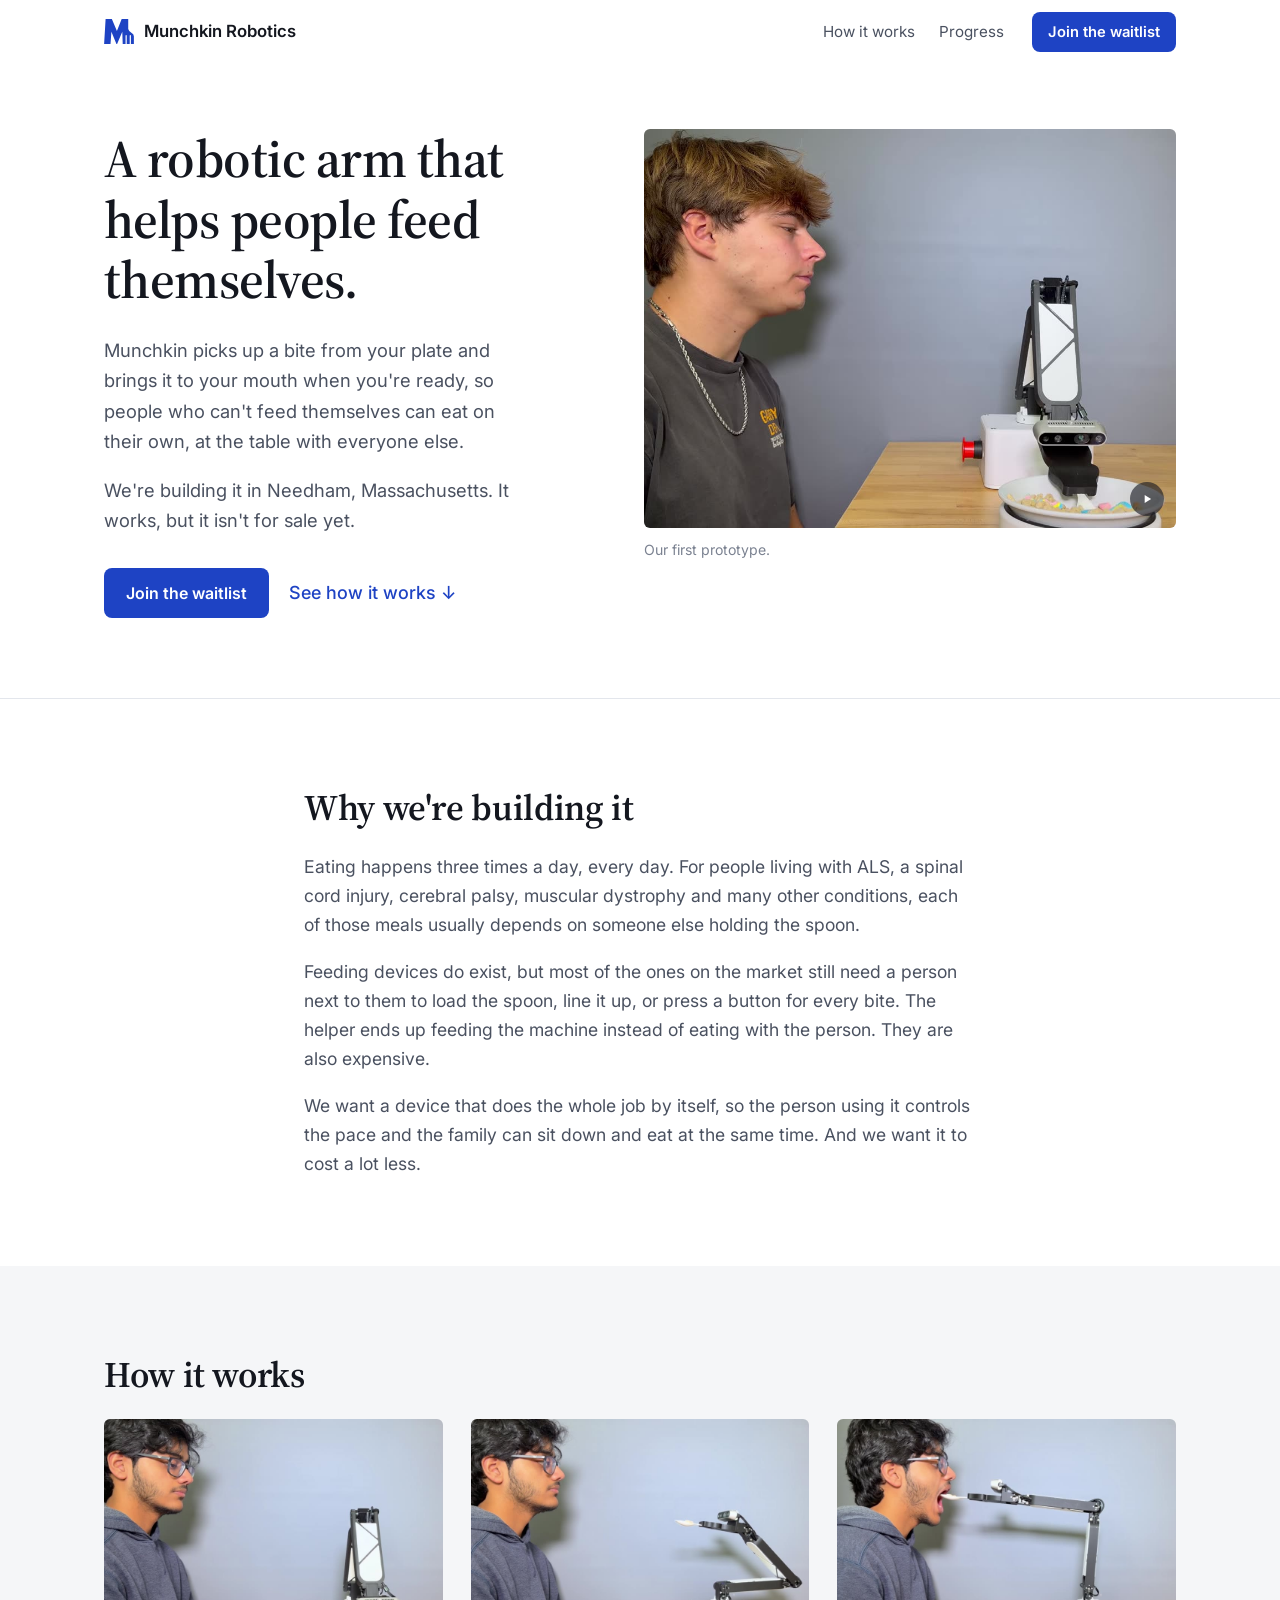
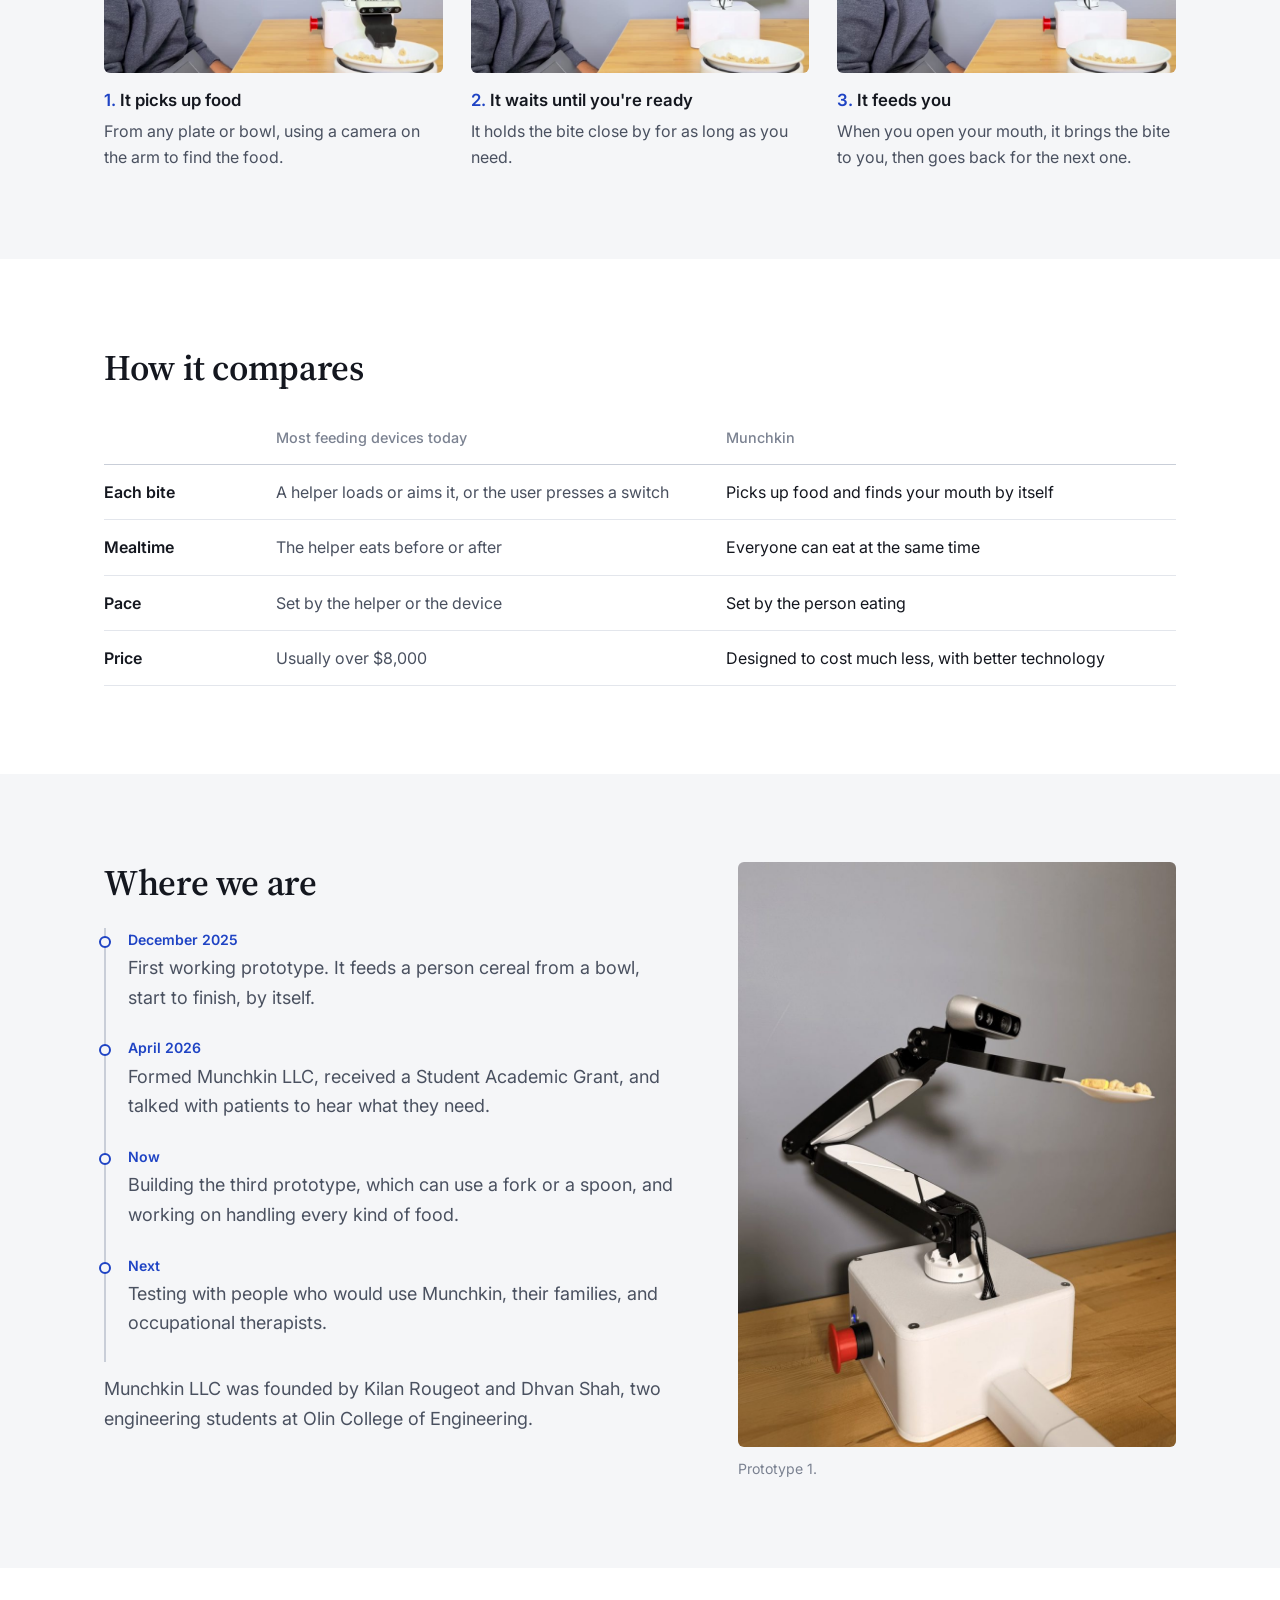
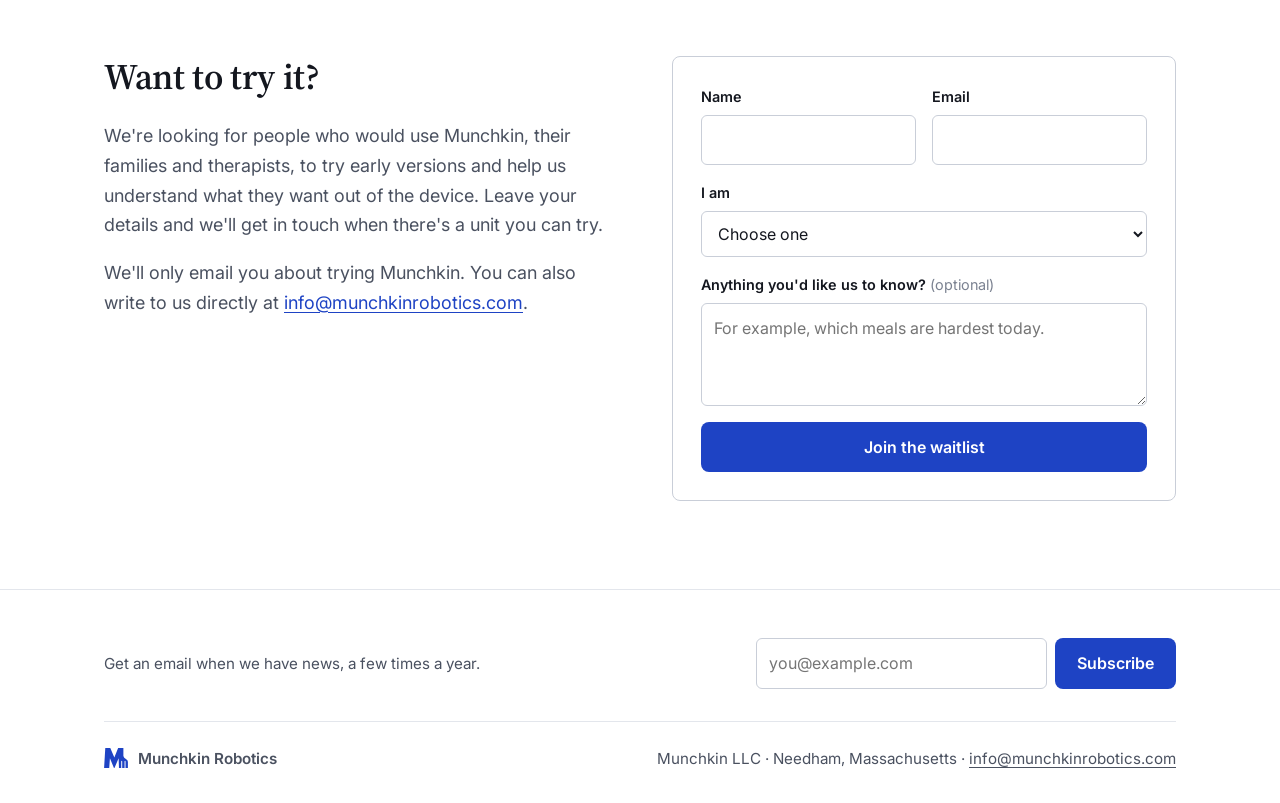
==== commit d3e0b0ab: "Remove Who it's for section Co-Authored-By: Claude Opus 5.5 <noreply@anthropic.com>" ====
--- a/index.html
+++ b/index.html
@@ -47,7 +47,6 @@
         <span class="brand-name">Munchkin Robotics</span>
       </a>
       <nav class="nav-links" aria-label="Main">
-        <a href="#who">Who it's for</a>
         <a href="#how">How it works</a>
         <a href="#progress">Progress</a>
       </nav>
@@ -59,7 +58,6 @@
   </header>
   <div class="mobile-menu" id="mobileMenu" hidden>
     <nav class="wrap" aria-label="Mobile">
-      <a href="#who">Who it's for</a>
       <a href="#how">How it works</a>
       <a href="#progress">Progress</a>
       <a href="#waitlist" class="btn btn-primary btn-block">Join the waitlist</a>
@@ -101,13 +99,6 @@
       </div>
     </section>
 
-    <section class="section section-rule" id="who">
-      <div class="wrap prose">
-        <h2>Who it's for</h2>
-        <p>Munchkin is for anyone who can chew and swallow comfortably but finds it hard or impossible to bring food to their own mouth. That includes people living with ALS, spinal cord injuries, cerebral palsy, muscular dystrophy, spinal muscular atrophy, multiple sclerosis, Parkinson's disease, essential tremor, traumatic brain injury, arthrogryposis, Rett syndrome and upper-limb amputation.</p>
-        <p>It's also for the people around them: family members and caregivers who want to sit down and eat at the same time, and occupational therapists working with patients on independence at home, in care settings and in rehab.</p>
-      </div>
-    </section>
 
     <section class="section section-soft" id="how">
       <div class="wrap">
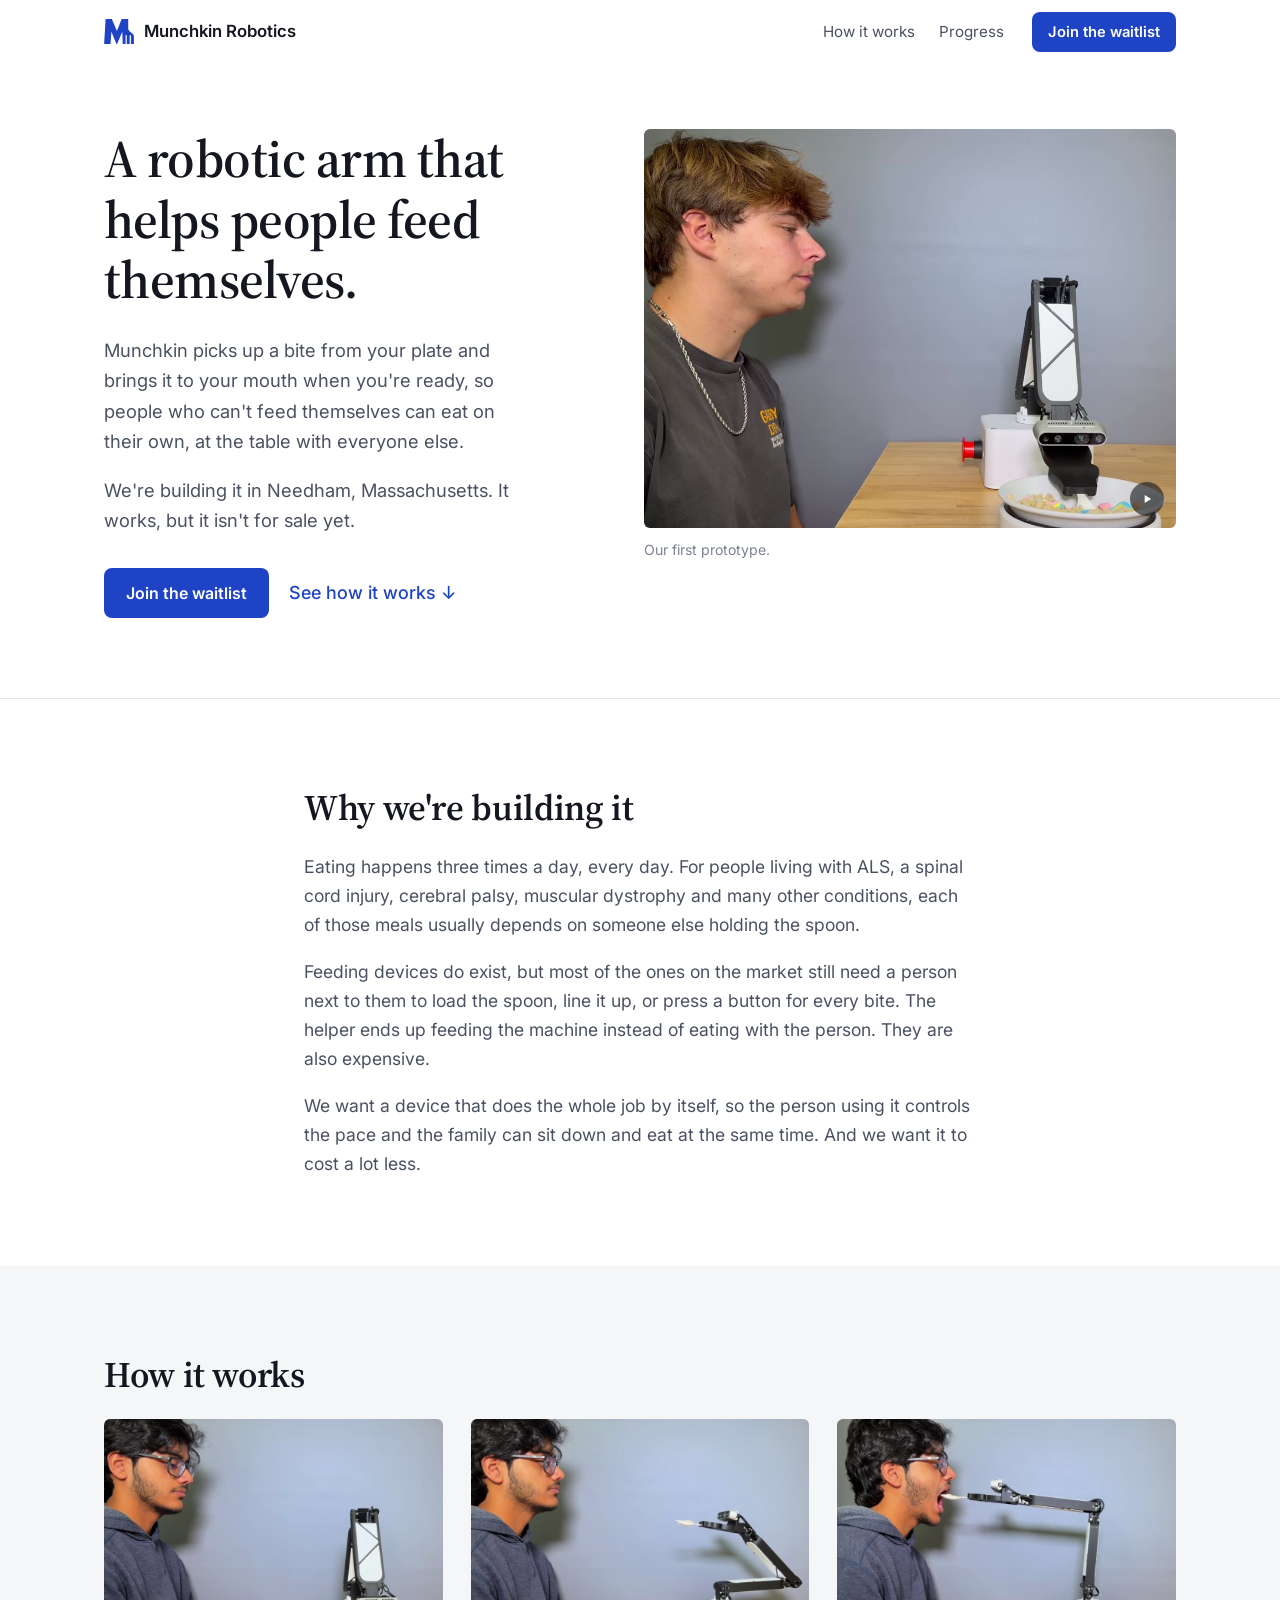
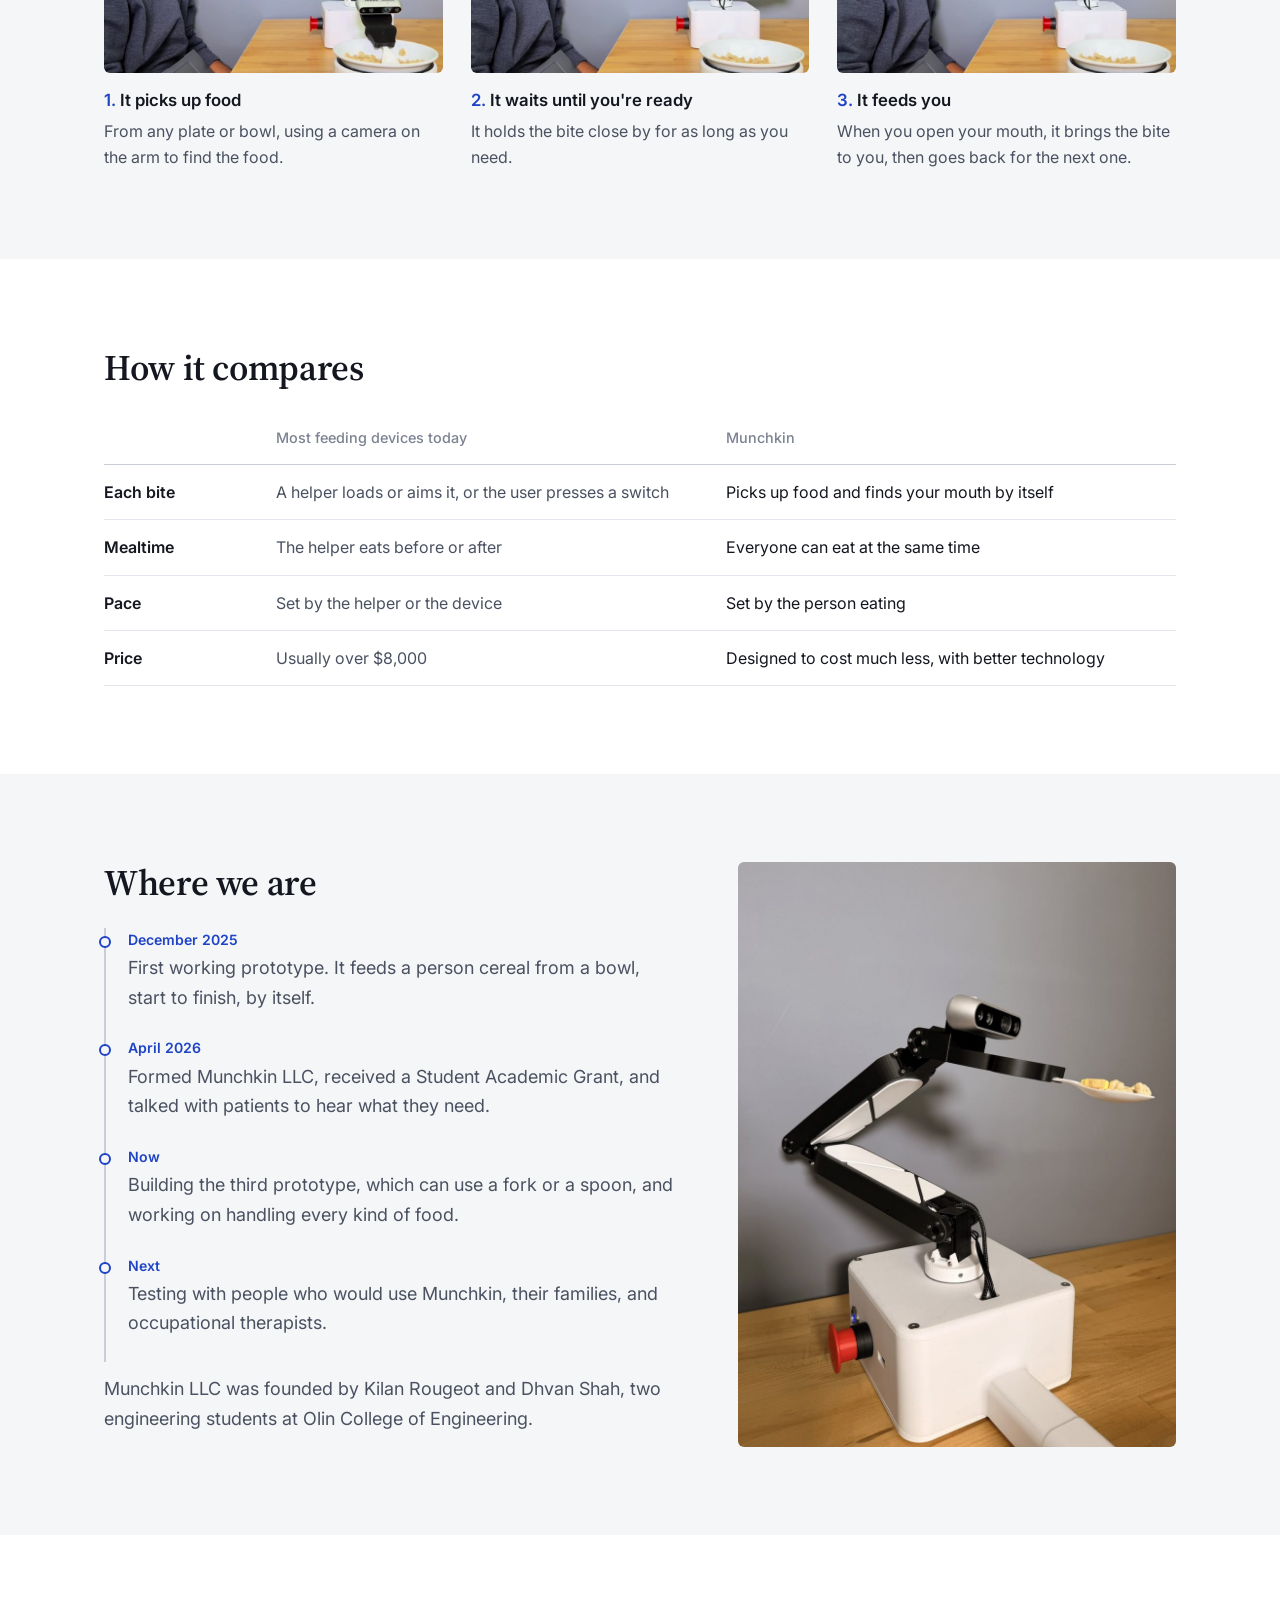
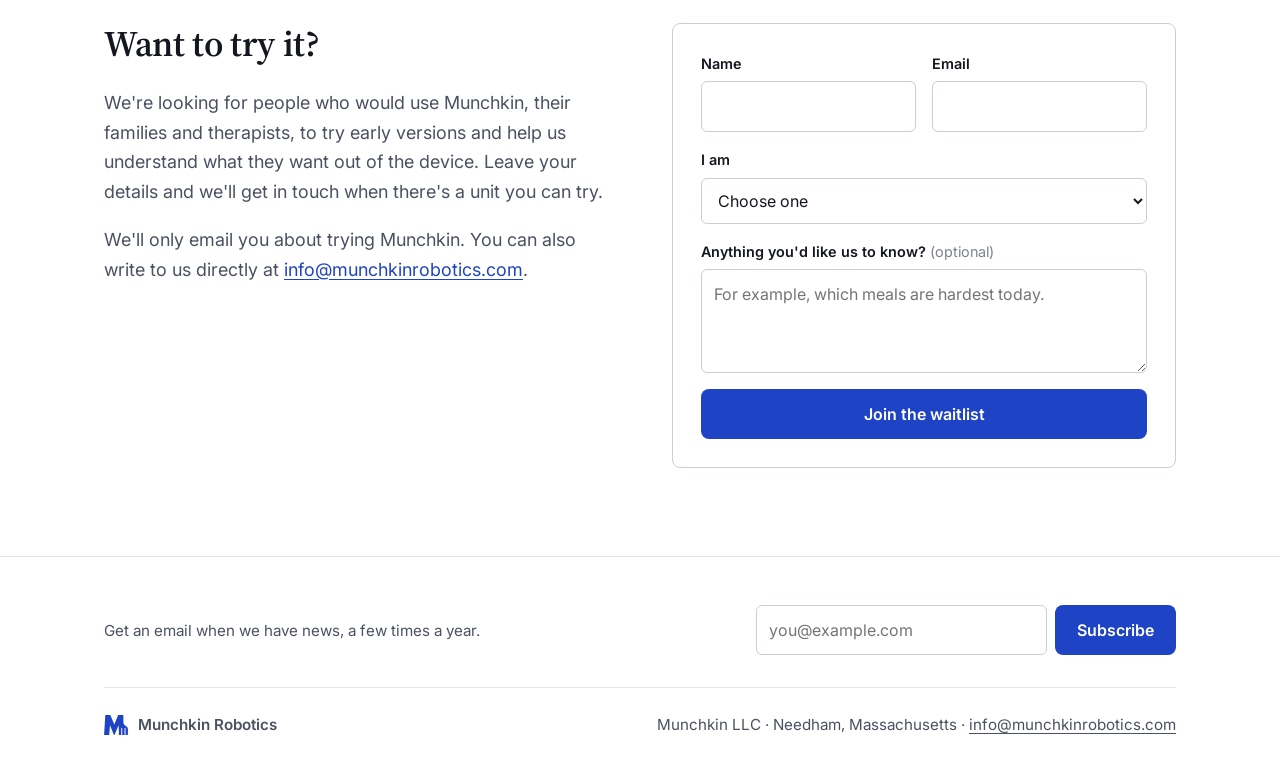
==== commit 5d1d80f1: "Darken How it works photos, drop prototype caption Co-Authored-By: Claude Opus 5.5 <noreply@anthropi" ====
--- a/index.html
+++ b/index.html
@@ -14,7 +14,7 @@
   <meta property="og:title" content="Munchkin Robotics" />
   <meta property="og:description" content="A robotic arm that helps people with limited arm and hand movement feed themselves." />
   <meta property="og:url" content="https://munchkinrobotics.com/" />
-  <meta property="og:image" content="https://munchkinrobotics.com/media/step2-feed.jpg" />
+  <meta property="og:image" content="https://munchkinrobotics.com/media/step3-feed.jpg" />
   <meta name="twitter:card" content="summary_large_image" />
 
   <link rel="icon" type="image/svg+xml" href="favicon-blue.svg?v=2" />
@@ -105,17 +105,17 @@
         <h2>How it works</h2>
         <ol class="steps">
           <li>
-            <img src="media/step2-pickup.jpg" width="900" height="675" loading="lazy" alt="The arm bent down over the bowl, scooping food with the spoon." />
+            <img src="media/step3-pickup.jpg" width="900" height="675" loading="lazy" alt="The arm bent down over the bowl, scooping food with the spoon." />
             <h3>It picks up food</h3>
             <p>From any plate or bowl, using a camera on the arm to find the food.</p>
           </li>
           <li>
-            <img src="media/step2-wait.jpg" width="900" height="675" loading="lazy" alt="The arm raised in front of Dhvan, holding a spoonful of food while he waits with his mouth closed." />
+            <img src="media/step3-wait.jpg" width="900" height="675" loading="lazy" alt="The arm raised in front of Dhvan, holding a spoonful of food while he waits with his mouth closed." />
             <h3>It waits until you're ready</h3>
             <p>It holds the bite close by for as long as you need.</p>
           </li>
           <li>
-            <img src="media/step2-feed.jpg" width="900" height="675" loading="lazy" alt="Dhvan opening his mouth and the arm bringing the spoon to it." />
+            <img src="media/step3-feed.jpg" width="900" height="675" loading="lazy" alt="Dhvan opening his mouth and the arm bringing the spoon to it." />
             <h3>It feeds you</h3>
             <p>When you open your mouth, it brings the bite to you, then goes back for the next one.</p>
           </li>
@@ -156,7 +156,6 @@
         </div>
         <figure class="progress-photo">
           <img src="media/prototype-1.jpg" width="900" height="1200" loading="lazy" alt="The first Munchkin prototype: a white base with a red stop button and a black folding arm holding a spoon of cereal." />
-          <figcaption>Prototype 1.</figcaption>
         </figure>
       </div>
     </section>
